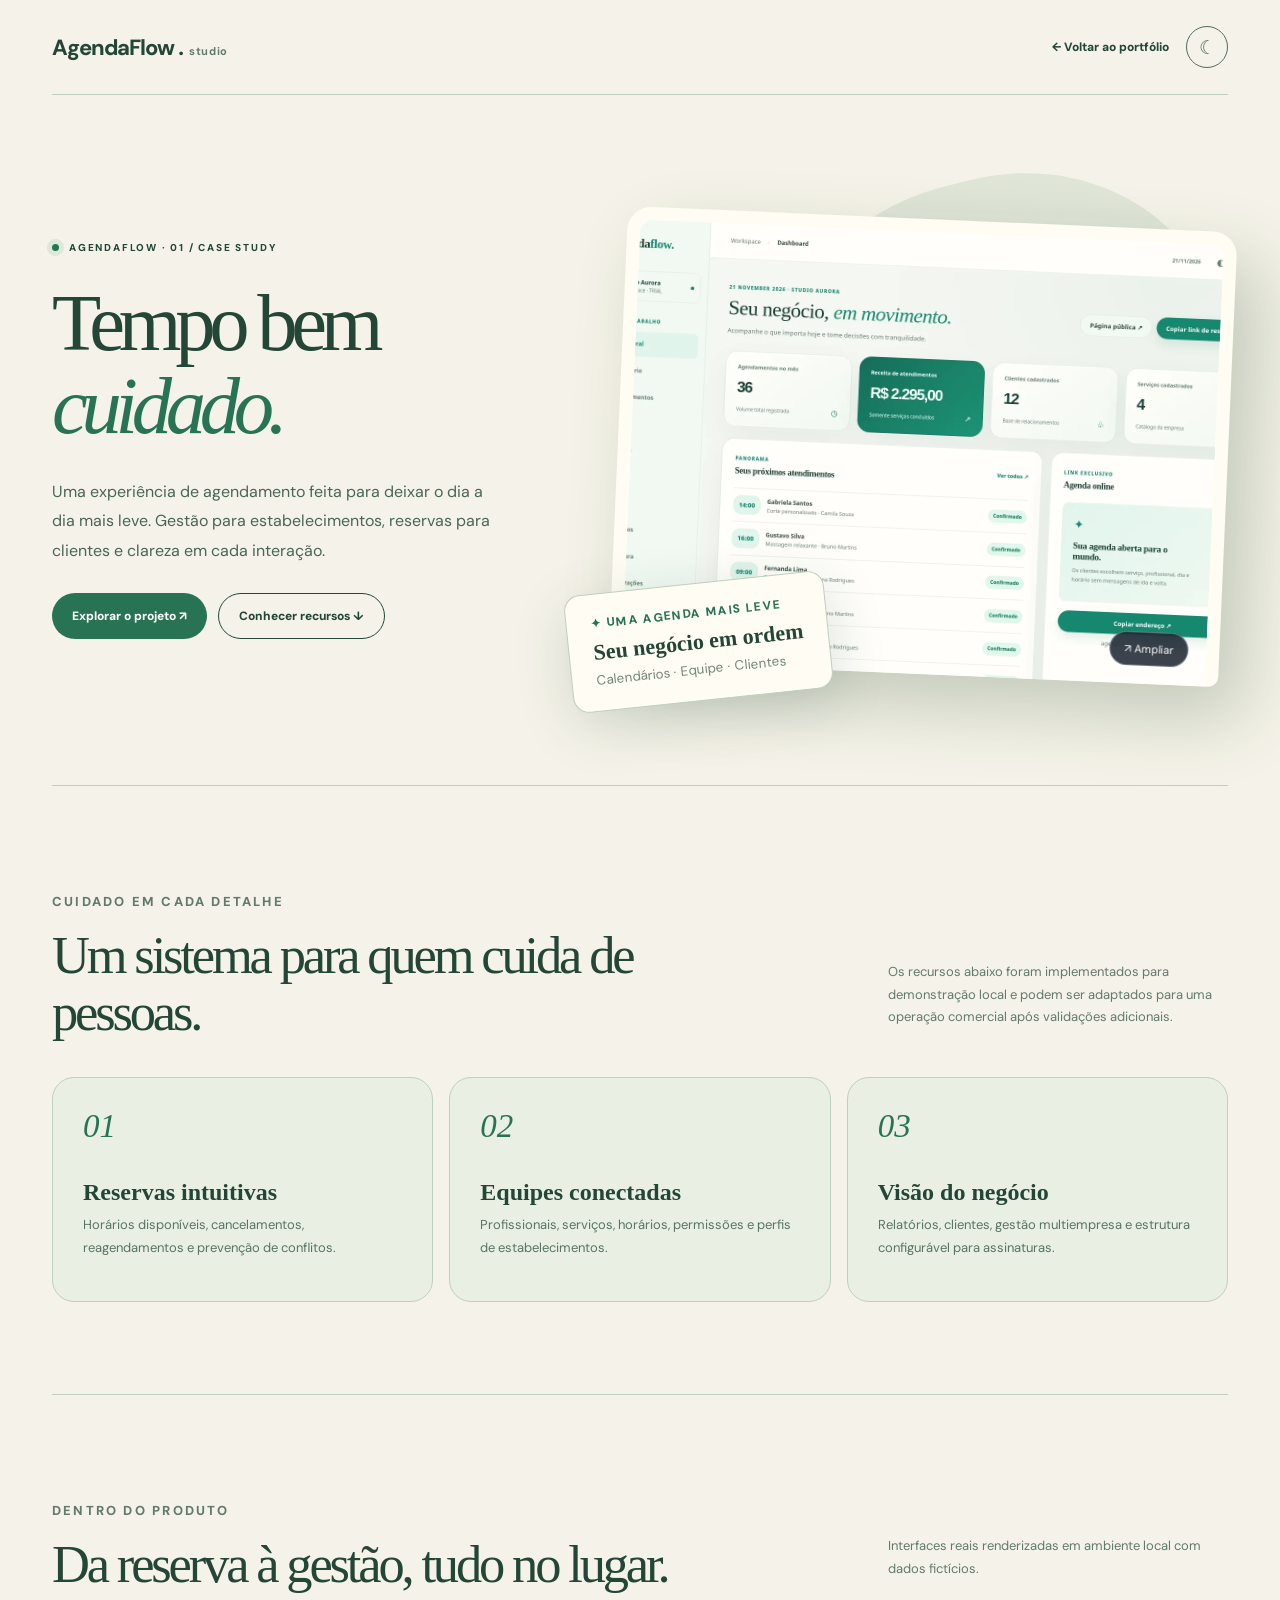
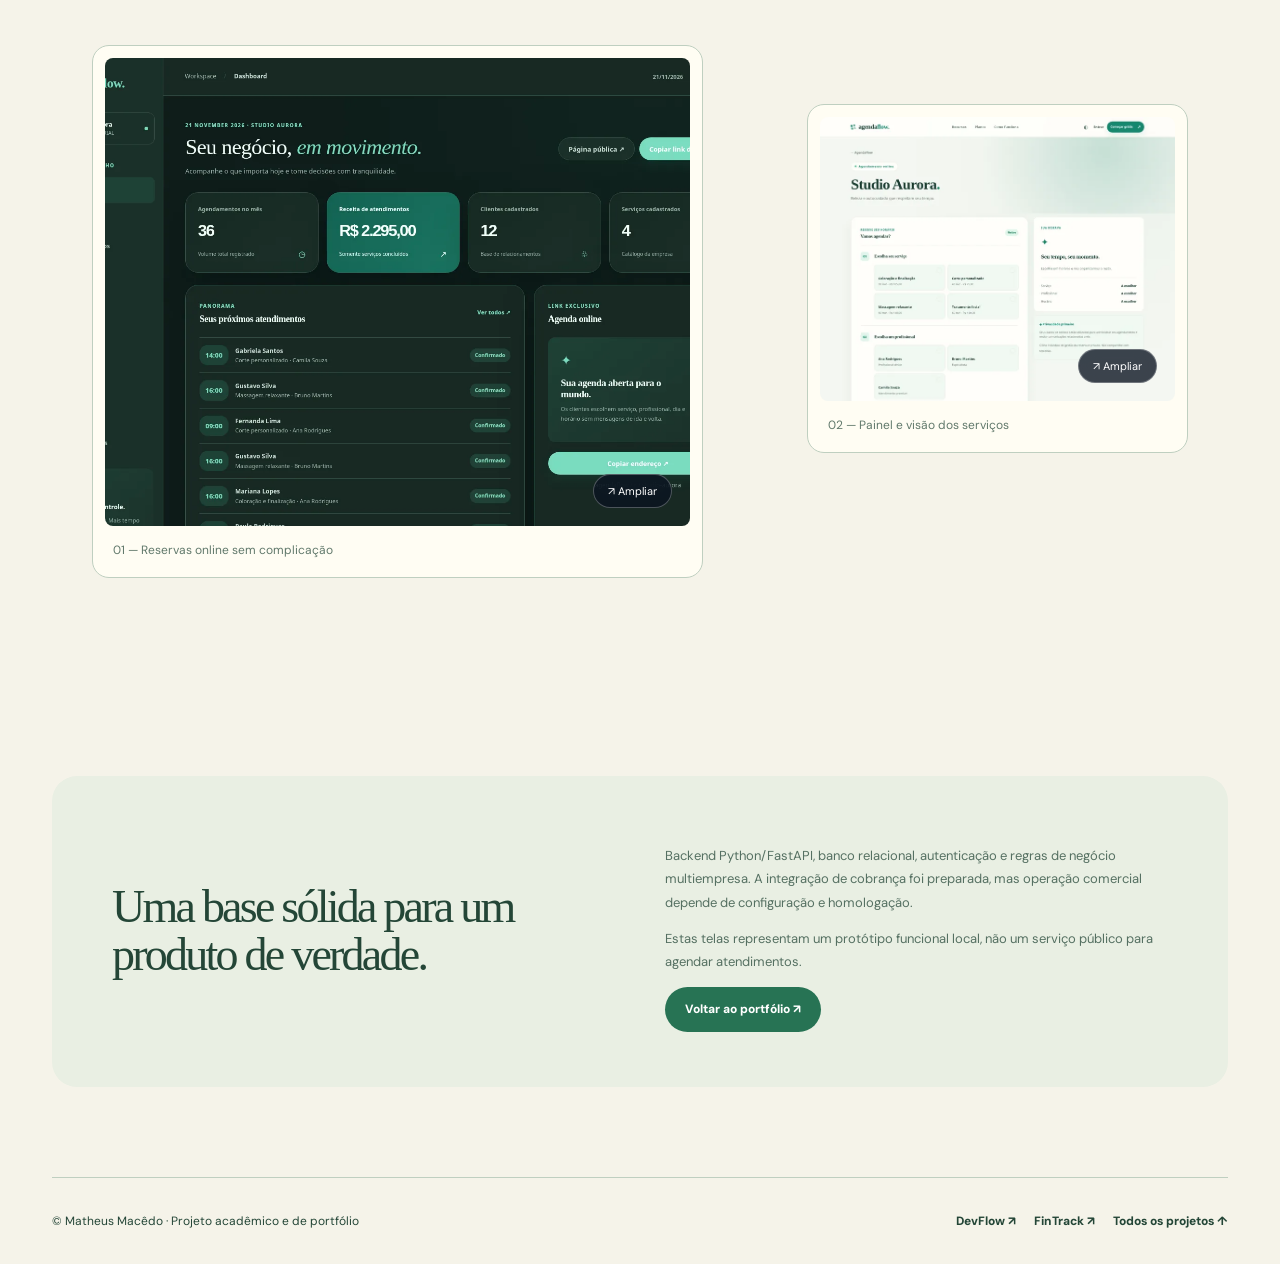
==== projetos/agendaflow-saas.html @ e58863b2 "feat: redesign portfolio showcases, individual case studies and email provider modal" ====
<!doctype html><html lang="pt-BR"><head><meta charset="utf-8"><meta name="viewport" content="width=device-width,initial-scale=1"><meta name="theme-color" content="#183b2c"><meta name="description" content="Sistema de agendamentos com identidade editorial, reservas e gestão de serviços."><title>AgendaFlow SaaS · Matheus Macêdo — Case</title><link rel="icon" type="image/svg+xml" href="../assets/favicon.svg"><link rel="preconnect" href="https://fonts.googleapis.com"><link rel="preconnect" href="https://fonts.gstatic.com" crossorigin><link href="https://fonts.googleapis.com/css2?family=DM+Sans:wght@400;500;600;700;800&family=Manrope:wght@400;500;600;700;800&display=swap" rel="stylesheet"><script>try{document.documentElement.dataset.theme=localStorage.getItem('portfolio-theme')||(matchMedia('(prefers-color-scheme: dark)').matches?'dark':'light')}catch(e){document.documentElement.dataset.theme='dark'}</script><link rel="stylesheet" href="./project-detail.css?v=4"><script src="./project-detail.js?v=4" defer></script></head><body class="case-agenda"><div class="case-scroll-progress" aria-hidden="true"></div><div class="case-shell agenda-shell"><header class="case-nav agenda-nav"><a class="case-nav-brand" href="../index.html#projetos" aria-label="Voltar ao portfólio">AgendaFlow<i>.</i><small>studio</small></a><div class="case-nav-right"><a class="case-back" href="../index.html#projetos">← Voltar ao portfólio</a><button id="case-theme" class="case-theme" aria-label="Alternar modo claro e escuro" title="Alternar tema" type="button"><span aria-hidden="true">◐</span></button></div></header><main><section class="agenda-hero"><div class="agenda-hero-text" data-reveal><span class="case-eyebrow">AGENDAFLOW · 01 / CASE STUDY</span><h1>Tempo bem<br><em>cuidado.</em></h1><p class="agenda-lead">Uma experiência de agendamento feita para deixar o dia a dia mais leve. Gestão para estabelecimentos, reservas para clientes e clareza em cada interação.</p><div class="case-actions"><a class="case-button primary" href="#agenda-galeria">Explorar o projeto ↗</a><a class="case-button secondary" href="#agenda-recursos">Conhecer recursos ↓</a></div></div><div class="agenda-picture" data-parallax-host data-reveal><div class="agenda-ornament"></div><div class="agenda-screen-wrap case-parallax"><button type="button" class="case-image-button " data-zoom data-caption="Painel principal do AgendaFlow" aria-label="Ampliar captura: Painel principal do AgendaFlow"><img src="../assets/agendaflow-saas-preview.webp" alt="Dashboard de agendamentos AgendaFlow em interface verde-clara" loading="lazy" width="1200" height="675"><span class="case-zoom" aria-hidden="true">↗ Ampliar</span></button></div><div class="agenda-chip" aria-hidden="true"><span>✦ UMA AGENDA MAIS LEVE</span><strong>Seu negócio em ordem</strong><small>Calendários · Equipe · Clientes</small></div></div></section>
<section id="agenda-recursos" class="agenda-section"><div class="agenda-section-head" data-reveal><div><p class="case-kicker">CUIDADO EM CADA DETALHE</p><h2>Um sistema para quem cuida de pessoas.</h2></div><p>Os recursos abaixo foram implementados para demonstração local e podem ser adaptados para uma operação comercial após validações adicionais.</p></div><div class="agenda-benefits"><article class="agenda-benefit" data-reveal><span>01</span><h3>Reservas intuitivas</h3><p>Horários disponíveis, cancelamentos, reagendamentos e prevenção de conflitos.</p></article><article class="agenda-benefit" data-reveal><span>02</span><h3>Equipes conectadas</h3><p>Profissionais, serviços, horários, permissões e perfis de estabelecimentos.</p></article><article class="agenda-benefit" data-reveal><span>03</span><h3>Visão do negócio</h3><p>Relatórios, clientes, gestão multiempresa e estrutura configurável para assinaturas.</p></article></div></section>
<section class="agenda-section" id="agenda-galeria"><div class="agenda-section-head" data-reveal><div><p class="case-kicker">DENTRO DO PRODUTO</p><h2>Da reserva à gestão, tudo no lugar.</h2></div><p>Interfaces reais renderizadas em ambiente local com dados fictícios.</p></div><div class="agenda-gallery"><figure class="agenda-shot" data-reveal><button type="button" class="case-image-button " data-zoom data-caption="Fluxo de reserva" aria-label="Ampliar captura: Fluxo de reserva"><img src="../assets/agendaflow-saas-screen-2.webp" alt="Tela da reserva online do AgendaFlow" loading="lazy" width="1200" height="675"><span class="case-zoom" aria-hidden="true">↗ Ampliar</span></button><figcaption>01 — Reservas online sem complicação</figcaption></figure><figure class="agenda-shot second" data-reveal><button type="button" class="case-image-button " data-zoom data-caption="Gestão de agendamentos" aria-label="Ampliar captura: Gestão de agendamentos"><img src="../assets/agendaflow-saas-screen-3.webp" alt="Painel de agenda do AgendaFlow com informações de serviços" loading="lazy" width="1200" height="675"><span class="case-zoom" aria-hidden="true">↗ Ampliar</span></button><figcaption>02 — Painel e visão dos serviços</figcaption></figure></div></section><section class="agenda-closure" data-reveal><h2>Uma base sólida para um produto de verdade.</h2><div><p>Backend Python/FastAPI, banco relacional, autenticação e regras de negócio multiempresa. A integração de cobrança foi preparada, mas operação comercial depende de configuração e homologação.</p><p class="case-note">Estas telas representam um protótipo funcional local, não um serviço público para agendar atendimentos.</p><a href="../index.html#projetos" class="case-button primary">Voltar ao portfólio ↗</a></div></section></main><footer class="case-foot"><div>© Matheus Macêdo · Projeto acadêmico e de portfólio</div><nav class="case-switch" aria-label="Ver outros projetos"><a href="devflow.html">DevFlow ↗</a><a href="fintrack.html">FinTrack ↗</a><a href="../index.html#projetos">Todos os projetos ↑</a></nav></footer></div><dialog class="case-image-modal" id="case-image-modal" aria-label="Visualizador de capturas"><img id="case-modal-img" alt=""><div class="image-modal-footer"><span id="case-modal-label">Captura do projeto</span><button id="case-modal-close" type="button" class="image-modal-close">Fechar ×</button></div></dialog></body></html>
---- projetos/project-detail.css ----
/* Case studies 4.0: three separate design systems, shared accessibility primitives */
*,*::before,*::after{box-sizing:border-box}html{scroll-behavior:smooth}body{margin:0;overflow-x:clip}img{display:block;width:100%;height:auto}button,a{font:inherit}button{cursor:pointer}a{color:inherit}button:focus-visible,a:focus-visible{outline:3px solid var(--accent);outline-offset:4px}.case-shell{max-width:1460px;margin:auto;position:relative}.case-nav{display:flex;align-items:center;justify-content:space-between;gap:20px;position:relative;z-index:5}.case-nav a{text-decoration:none}.case-nav-brand{font-weight:800;letter-spacing:-.045em;font-size:22px;display:inline-flex;align-items:baseline;gap:5px}.case-nav-brand small{font-size:11px;letter-spacing:.06em;font-weight:700;opacity:.7}.case-nav-right{display:flex;align-items:center;gap:17px}.case-back{font-size:12px;font-weight:800;text-decoration:none;transition:transform .25s,color .25s}.case-back:hover{transform:translateX(-4px);color:var(--accent)}.case-theme{width:42px;height:42px;display:grid;place-items:center;border-radius:50%;background:transparent;color:inherit;border:1px solid currentColor;opacity:.78;transition:transform .3s,opacity .25s,background .25s}.case-theme:hover{transform:rotate(28deg);opacity:1;background:var(--tint)}.case-theme span{font-size:19px}.case-eyebrow{display:inline-flex;gap:10px;align-items:center;font-weight:800;font-size:10px;letter-spacing:.18em;text-transform:uppercase}.case-eyebrow::before{content:'';height:7px;width:7px;border-radius:50%;background:var(--accent);box-shadow:0 0 0 5px var(--accent-halo)}.case-actions{display:flex;flex-wrap:wrap;gap:11px;margin-top:28px}.case-button{display:inline-flex;align-items:center;justify-content:center;gap:14px;text-decoration:none;font-size:12px;font-weight:800;border-radius:99px;padding:14px 20px;min-height:45px;transition:transform .28s,box-shadow .28s,background .28s}.case-button:hover{transform:translateY(-3px);box-shadow:0 12px 25px #0002}.case-button.primary{background:var(--accent);color:var(--button-text,#fff)}.case-button.secondary{border:1px solid currentColor;background:transparent}.case-kicker{font-size:10px;font-weight:800;letter-spacing:.17em;line-height:1.5;opacity:.75}.case-note{line-height:1.7;font-size:12px;max-width:900px;opacity:.72}.case-image-button{display:block;border:0;padding:0;background:transparent;text-align:left;position:relative;overflow:hidden;cursor:zoom-in}.case-image-button img{transition:transform .8s cubic-bezier(.2,.8,.2,1),filter .5s;object-fit:cover}.case-image-button:hover img{transform:scale(1.055)}.case-image-button:focus-visible{outline-offset:3px}.case-zoom{position:absolute;right:18px;bottom:18px;background:#0a1220c9;color:white;padding:9px 14px;font-size:11px;border:1px solid #fff4;border-radius:99px;backdrop-filter:blur(10px);transition:transform .25s}.case-image-button:hover .case-zoom{transform:translateY(-5px)}.case-features{list-style:none;margin:0;padding:0}.case-features li{line-height:1.65}.case-foot{padding:35px 0;display:flex;justify-content:space-between;align-items:center;flex-wrap:wrap;gap:20px;border-top:1px solid var(--hairline);font-size:12px}.case-foot a{text-decoration:none;font-weight:800;transition:color .25s}.case-foot a:hover{color:var(--accent)}.case-switch{display:flex;gap:18px;flex-wrap:wrap}.case-switch a{font-weight:800;font-size:12px;white-space:nowrap}.case-muted{opacity:.72}.case-image-modal{border:none;padding:0;border-radius:15px;background:#0f1422;max-width:min(1180px,96vw);max-height:92vh;overflow:hidden;color:#fff;box-shadow:0 40px 100px #02000b96}.case-image-modal::backdrop{background:#06040cdd;backdrop-filter:blur(9px)}.case-image-modal img{max-width:95vw;max-height:83vh;width:auto;height:auto;object-fit:contain}.image-modal-footer{display:flex;align-items:center;justify-content:space-between;padding:12px 14px;gap:20px;color:#eee;font-size:12px}.image-modal-close{color:#fff;background:transparent;border:1px solid #fff6;border-radius:100px;padding:8px 12px;cursor:pointer}.js-motion [data-reveal]{opacity:0;transform:translateY(34px);transition:opacity .8s cubic-bezier(.2,.7,.2,1),transform .85s cubic-bezier(.18,.8,.18,1);transition-delay:var(--delay,0ms)}.js-motion [data-reveal].is-visible{opacity:1;transform:none}.case-scroll-progress{position:fixed;top:0;left:0;z-index:1000;height:3px;width:100%;transform:scaleX(0);transform-origin:left;background:var(--accent);pointer-events:none}.case-ambient{pointer-events:none;position:absolute;border-radius:50%;filter:blur(60px);animation:ambreathe 9s ease-in-out alternate infinite}@keyframes ambreathe{to{transform:translateY(-30px) scale(1.18);opacity:.5}}.case-parallax{transition:translate .6s cubic-bezier(.2,.8,.2,1);translate:var(--parallax-x,0px) var(--parallax-y,0px)}
/* AGENDAFLOW — editorial hospitality and wellness. */
.case-agenda{--accent:#277354;--accent-halo:#8ec8a540;--hairline:#bfcfc0;--tint:#dce9dc;--button-text:#fff;font-family:'DM Sans',sans-serif;background:#f5f3e9;color:#244637;--surface:#e9efe3;--paper:#fffdf3}
html[data-theme=dark] .case-agenda{--accent:#8dd7ae;--accent-halo:#67aa8655;--hairline:#416350;--tint:#234333;--button-text:#113629;--surface:#19382b;--paper:#203f31;background:#122b21;color:#e9f5e9}
.agenda-shell{padding:0 52px}.agenda-nav{padding:26px 0;border-bottom:1px solid var(--hairline)}.agenda-nav-brand{font-family:Georgia,serif;font-size:29px;font-weight:700}.agenda-nav-brand i{color:var(--accent);font-style:normal}.agenda-hero{display:grid;grid-template-columns:minmax(0,.46fr) minmax(0,.54fr);align-items:center;gap:4%;min-height:690px;padding:82px 0 88px}.agenda-hero-text{position:relative;z-index:2}.agenda-hero h1{font:400 clamp(58px,6.3vw,106px)/1.03 Georgia,serif;letter-spacing:-.078em;margin:25px 0 30px}.agenda-hero h1 em{color:var(--accent);font-weight:400}.agenda-lead{font-size:16px;line-height:1.85;max-width:440px;opacity:.82}.agenda-picture{padding:40px 0 20px;position:relative}.agenda-screen-wrap{position:relative;z-index:1;border-radius:24px 24px 10px 10px;background:var(--paper);padding:13px 13px 0;box-shadow:25px 30px 70px #1d42243b;transform:rotate(2.5deg);transition:transform .8s cubic-bezier(.2,.8,.2,1)}.agenda-picture:hover .agenda-screen-wrap{transform:rotate(.5deg) translateY(-8px)}.agenda-screen-wrap .case-image-button{border-radius:13px 13px 0 0}.agenda-screen-wrap img{aspect-ratio:1.32;object-position:top}.agenda-chip{position:absolute;left:-50px;bottom:-6px;z-index:3;padding:21px 24px;border-radius:16px;background:var(--paper);color:inherit;box-shadow:0 14px 55px #13392727;border:1px solid var(--hairline);min-width:195px;transform:rotate(-6deg);animation:agenda-float 6s ease-in-out infinite}.agenda-chip span{display:block;color:var(--accent);font-size:12px;font-weight:800;letter-spacing:.12em}.agenda-chip strong{display:block;font:600 22px Georgia,serif;margin:8px 0 3px}.agenda-chip small{opacity:.65}.agenda-ornament{position:absolute;width:75%;height:80%;right:0;top:0;border-radius:52% 48% 58% 42%;background:#9dbfa442;transform:rotate(-14deg);z-index:0}@keyframes agenda-float{50%{transform:rotate(-4deg) translateY(-10px)}}.agenda-section{padding:92px 0;border-top:1px solid var(--hairline)}.agenda-section-head{display:flex;align-items:end;justify-content:space-between;gap:30px;margin-bottom:35px}.agenda-section h2{font:400 clamp(39px,4.1vw,65px)/1.1 Georgia,serif;letter-spacing:-.06em;margin:0;max-width:670px}.agenda-section-head p{max-width:340px;line-height:1.75;font-size:13px;opacity:.7}.agenda-benefits{display:grid;grid-template-columns:repeat(3,1fr);gap:16px}.agenda-benefit{background:var(--surface);border-radius:22px;padding:30px;min-height:225px;border:1px solid var(--hairline);transition:transform .4s,box-shadow .4s}.agenda-benefit:hover{transform:translateY(-7px);box-shadow:0 18px 45px #203e3020}.agenda-benefit>span{font:italic 33px Georgia,serif;color:var(--accent)}.agenda-benefit h3{font:600 24px Georgia,serif;margin:34px 0 8px}.agenda-benefit p{font-size:13px;line-height:1.75;opacity:.73;margin:0}.agenda-gallery{display:grid;grid-template-columns:1.2fr .8fr;gap:24px;align-items:start}.agenda-shot{border:1px solid var(--hairline);padding:12px;background:var(--paper);border-radius:17px}.agenda-shot .case-image-button{border-radius:8px}.agenda-shot img{aspect-ratio:1.25;object-position:top}.agenda-shot.second{margin-top:75px}.agenda-shot figcaption{padding:16px 8px 7px;font-size:12px;opacity:.72}.agenda-closure{margin:90px 0;padding:55px 60px;border-radius:25px;background:var(--surface);display:grid;grid-template-columns:1fr 1fr;gap:50px;align-items:center}.agenda-closure h2{font:400 46px/1.05 Georgia,serif;letter-spacing:-.06em;margin:0}.agenda-closure p{font-size:13px;line-height:1.8;opacity:.75}
/* DEVFLOW — high contrast code workbench. */
.case-devflow{--accent:#57bcff;--accent-halo:#2c9cf047;--hairline:#355174;--tint:#203856;--button-text:#0b1e32;font-family:'DM Sans',sans-serif;background:#0c1524;color:#e3f0ff}
html[data-theme=light] .case-devflow{--accent:#006ba3;--accent-halo:#5cbeff46;--hairline:#bed1e6;--tint:#dcecf9;--button-text:#fff;background:#ecf4fb;color:#132c48}
.dev-shell{padding:0 44px}.dev-nav{padding:24px 0;border-bottom:1px solid var(--hairline);font-family:ui-monospace,SFMono-Regular,Consolas,monospace}.dev-nav-brand{font:700 21px ui-monospace,Consolas,monospace;letter-spacing:-.08em}.dev-nav-brand strong{color:var(--accent)}.dev-status{display:inline-flex;gap:7px;font-size:10px;letter-spacing:.11em;align-items:center;border:1px solid var(--hairline);padding:9px 12px;border-radius:6px}.dev-status i{width:7px;height:7px;border-radius:50%;background:#42e4c0;box-shadow:0 0 12px #42e4c08a}.dev-hero{position:relative;padding:93px 0 45px;overflow:hidden}.dev-grid-bg{position:absolute;inset:0;pointer-events:none;background-image:linear-gradient(to right,var(--hairline) 1px,transparent 1px),linear-gradient(to bottom,var(--hairline) 1px,transparent 1px);background-size:48px 48px;opacity:.15;mask-image:linear-gradient(to bottom,#000,transparent 90%)}.dev-hero-top{display:flex;justify-content:space-between;gap:25px;align-items:start;position:relative;z-index:1}.dev-hero h1{font:800 clamp(75px,13.6vw,195px)/.92 Manrope,sans-serif;letter-spacing:-.095em;margin:23px 0 23px;position:relative;z-index:1}.dev-hero h1 span{color:var(--accent)}.dev-hero-lead{max-width:490px;font-size:15px;line-height:1.85;opacity:.75}.dev-hero-code{align-self:start;font:12px/1.9 ui-monospace,Consolas,monospace;border:1px solid var(--hairline);padding:19px 24px;border-radius:8px;color:var(--accent);background:var(--tint);white-space:nowrap}.dev-browser{position:relative;border:1px solid var(--hairline);border-radius:14px;overflow:hidden;background:#101d31;box-shadow:0 35px 80px #0006;transition:box-shadow .4s}html[data-theme=light] .case-devflow .dev-browser{background:#183149;box-shadow:0 24px 60px #19405b37}.dev-browser-top{background:#142945;padding:13px 21px;border-bottom:1px solid #45688e;display:flex;justify-content:space-between;align-items:center;color:#a3d6f4;font:11px ui-monospace,monospace}.dev-browser-top .lights{color:#6a91b3;letter-spacing:5px}.dev-browser img{aspect-ratio:2.4;object-fit:cover;object-position:top}.dev-browser .case-zoom{bottom:24px}.dev-section{padding:94px 0;border-bottom:1px solid var(--hairline)}.dev-section-title{display:flex;gap:28px;align-items:start;margin-bottom:40px}.dev-section-title small{font:12px ui-monospace,monospace;color:var(--accent);white-space:nowrap}.dev-section h2{font:800 clamp(32px,4.7vw,60px)/1.13 Manrope,sans-serif;letter-spacing:-.058em;margin:0;max-width:790px}.dev-rows{display:grid;grid-template-columns:1fr 1fr;gap:12px}.dev-feature{border:1px solid var(--hairline);border-radius:10px;padding:26px;min-height:180px;position:relative;overflow:hidden;transition:transform .35s,background .3s,border-color .3s}.dev-feature:hover{transform:translateY(-5px);background:var(--tint);border-color:var(--accent)}.dev-feature:before{content:'+';position:absolute;right:22px;top:17px;color:var(--accent);font-size:23px}.dev-feature span{font:11px ui-monospace,monospace;color:var(--accent)}.dev-feature h3{font:800 22px Manrope,sans-serif;margin:27px 0 8px}.dev-feature p{font-size:13px;line-height:1.7;opacity:.71;max-width:430px;margin:0}.dev-gallery{display:grid;grid-template-columns:1fr 1fr;gap:20px}.dev-gallery figure{margin:0;border:1px solid var(--hairline);padding:12px;border-radius:10px;background:var(--tint)}.dev-gallery img{aspect-ratio:1.5;object-position:top}.dev-gallery figcaption{font:11px ui-monospace,monospace;color:var(--accent);padding:13px 4px 3px}.dev-closing{display:flex;align-items:center;justify-content:space-between;gap:30px;padding:80px 0}.dev-closing p{line-height:1.8;max-width:660px;opacity:.75;font-size:14px}
/* FINTRACK — premium private banking editorial, forest and gold. */
.case-fintrack{--accent:#d4ad65;--accent-halo:#d8b46c55;--hairline:#647e68;--tint:#345746;--button-text:#1d3f31;font-family:'DM Sans',sans-serif;background:#132f24;color:#f5f5e8}
html[data-theme=light] .case-fintrack{--accent:#99732f;--accent-halo:#d7b2624e;--hairline:#c6d2c5;--tint:#e9eee5;--button-text:#fff;background:#f4f4ea;color:#233f2e}
.fin-shell{padding:0 56px}.fin-nav{padding:25px 0;border-bottom:1px solid var(--hairline)}.fin-nav-brand{font:700 29px Georgia,serif;letter-spacing:-.04em}.fin-nav-brand span{color:var(--accent);font-style:italic}.fin-hero{padding:90px 0;display:grid;grid-template-columns:minmax(0,.47fr) minmax(0,.53fr);align-items:center;gap:35px;min-height:665px}.fin-hero h1{font:400 clamp(60px,6.4vw,100px)/1 Georgia,serif;letter-spacing:-.075em;margin:25px 0}.fin-hero h1 em{color:var(--accent)}.fin-hero p{font-size:15px;line-height:1.85;max-width:470px;opacity:.76}.fin-art{position:relative;padding:20px 10px}.fin-art::before{content:'';position:absolute;inset:0;background:radial-gradient(circle,#d9c48830,transparent 60%);filter:blur(40px)}.fin-display{position:relative;z-index:1;background:#1e4533;border:1px solid #57785f;padding:12px;border-radius:17px;box-shadow:20px 30px 65px #030f0b6b;transform:perspective(1200px) rotateY(-5deg);transition:transform .7s}.fin-art:hover .fin-display{transform:perspective(1200px) rotateY(0deg) translateY(-6px)}.fin-display img{aspect-ratio:1.5;object-position:top;border-radius:10px}.fin-shield{position:absolute;z-index:2;bottom:-19px;right:-12px;padding:17px 24px;border-radius:12px;background:#d5b66f;color:#1e3c2e;box-shadow:0 15px 40px #021c0a4a;transform:rotate(4deg)}.fin-shield strong{display:block;font:700 20px Georgia,serif}.fin-shield span{font:10px DM Sans,sans-serif;letter-spacing:.09em;font-weight:800}.fin-divider{display:flex;align-items:center;gap:22px;color:var(--accent);font:11px ui-monospace,monospace;letter-spacing:.12em;padding:21px 0;border-block:1px solid var(--hairline)}.fin-divider::after{content:'';height:1px;flex:1;background:var(--hairline)}.fin-section{padding:94px 0}.fin-section h2{font:400 clamp(43px,4.5vw,68px)/1.1 Georgia,serif;letter-spacing:-.06em;max-width:800px;margin:0 0 35px}.fin-features{display:grid;grid-template-columns:repeat(3,1fr);gap:20px}.fin-feature{border-top:1px solid var(--accent);padding:24px 16px 20px 0;transition:transform .35s}.fin-feature:hover{transform:translateY(-6px)}.fin-feature span{color:var(--accent);font:italic 27px Georgia,serif}.fin-feature h3{font:700 21px Georgia,serif;margin:30px 0 13px}.fin-feature p{line-height:1.8;font-size:13px;opacity:.74;max-width:360px}.fin-gallery{display:grid;grid-template-columns:.84fr 1.16fr;gap:26px}.fin-gallery figure{margin:0;background:var(--tint);padding:12px;border-radius:15px;border:1px solid var(--hairline)}.fin-gallery img{aspect-ratio:1.34;object-position:top;border-radius:8px}.fin-gallery figure:nth-child(2){margin-top:70px}.fin-gallery figcaption{padding:13px 9px 4px;color:var(--accent);font:11px ui-monospace,monospace}.fin-closure{margin:60px 0 85px;padding:40px 42px;border:1px solid var(--hairline);border-radius:14px;display:grid;grid-template-columns:1fr 1fr;gap:30px;align-items:center;background:var(--tint)}.fin-closure h2{font:400 38px Georgia,serif;letter-spacing:-.035em;margin:0}.fin-closure p{line-height:1.8;font-size:13px;opacity:.72}
@media(max-width:1050px){.agenda-shell,.dev-shell,.fin-shell{padding-inline:30px}.agenda-hero,.fin-hero{gap:25px}.agenda-chip{left:-15px}.agenda-hero h1,.fin-hero h1{font-size:clamp(55px,7.7vw,88px)}}
@media(max-width:760px){.agenda-shell,.dev-shell,.fin-shell{padding-inline:22px}.case-nav-right{gap:13px}.dev-status{display:none}.agenda-hero,.fin-hero{grid-template-columns:1fr;padding:55px 0 80px;min-height:0}.agenda-picture,.fin-art{max-width:620px;margin-inline:auto;width:100%;padding:10px 6px 30px}.agenda-hero h1,.fin-hero h1{font-size:clamp(58px,12vw,89px)}.agenda-chip{left:0;bottom:0}.agenda-benefits,.fin-features{grid-template-columns:1fr}.agenda-gallery,.fin-gallery,.dev-gallery{grid-template-columns:1fr}.agenda-gallery .second,.fin-gallery figure:nth-child(2){margin-top:0}.agenda-section-head{display:block}.agenda-section-head p{max-width:none}.agenda-section,.dev-section,.fin-section{padding:66px 0}.agenda-closure,.fin-closure{grid-template-columns:1fr;padding:35px 26px;margin:55px 0}.dev-hero{padding:70px 0 33px}.dev-hero-top{flex-direction:column;gap:12px}.dev-hero-code{font-size:10px}.dev-hero h1{font-size:clamp(62px,13.2vw,110px)}.dev-rows{grid-template-columns:1fr}.dev-section-title{flex-direction:column;gap:10px}.dev-browser img{aspect-ratio:1.4}.dev-closing{align-items:start;flex-direction:column;padding:55px 0}.fin-display{transform:none}.fin-art:hover .fin-display{transform:translateY(-5px)}.fin-hero{padding-bottom:38px}}
@media(max-width:440px){.agenda-shell,.dev-shell,.fin-shell{padding-inline:18px}.case-nav-brand{font-size:18px}.agenda-nav-brand,.fin-nav-brand{font-size:23px}.case-nav-right{gap:9px}.case-back{font-size:10px}.case-theme{width:38px;height:38px}.agenda-hero h1,.fin-hero h1{font-size:56px}.agenda-hero .case-eyebrow,.fin-hero .case-eyebrow{font-size:9px}.agenda-chip{min-width:150px;padding:12px 15px}.agenda-chip strong{font-size:16px}.agenda-section h2,.fin-section h2{font-size:43px}.agenda-benefit{min-height:0}.dev-hero h1{font-size:64px}.dev-hero-code{font-size:9px;padding:11px}.fin-shield{right:2px;padding:12px}.fin-shield strong{font-size:15px}.case-zoom{right:8px;bottom:8px;font-size:10px}}
@media(prefers-reduced-motion:reduce){html{scroll-behavior:auto}*,*::before,*::after{animation:none!important;transition:none!important}.js-motion [data-reveal]{opacity:1!important;transform:none!important}.case-parallax{translate:0 0!important}}
@media(max-width:760px){.agenda-ornament{right:30px;width:67%;transform:rotate(-9deg)}}
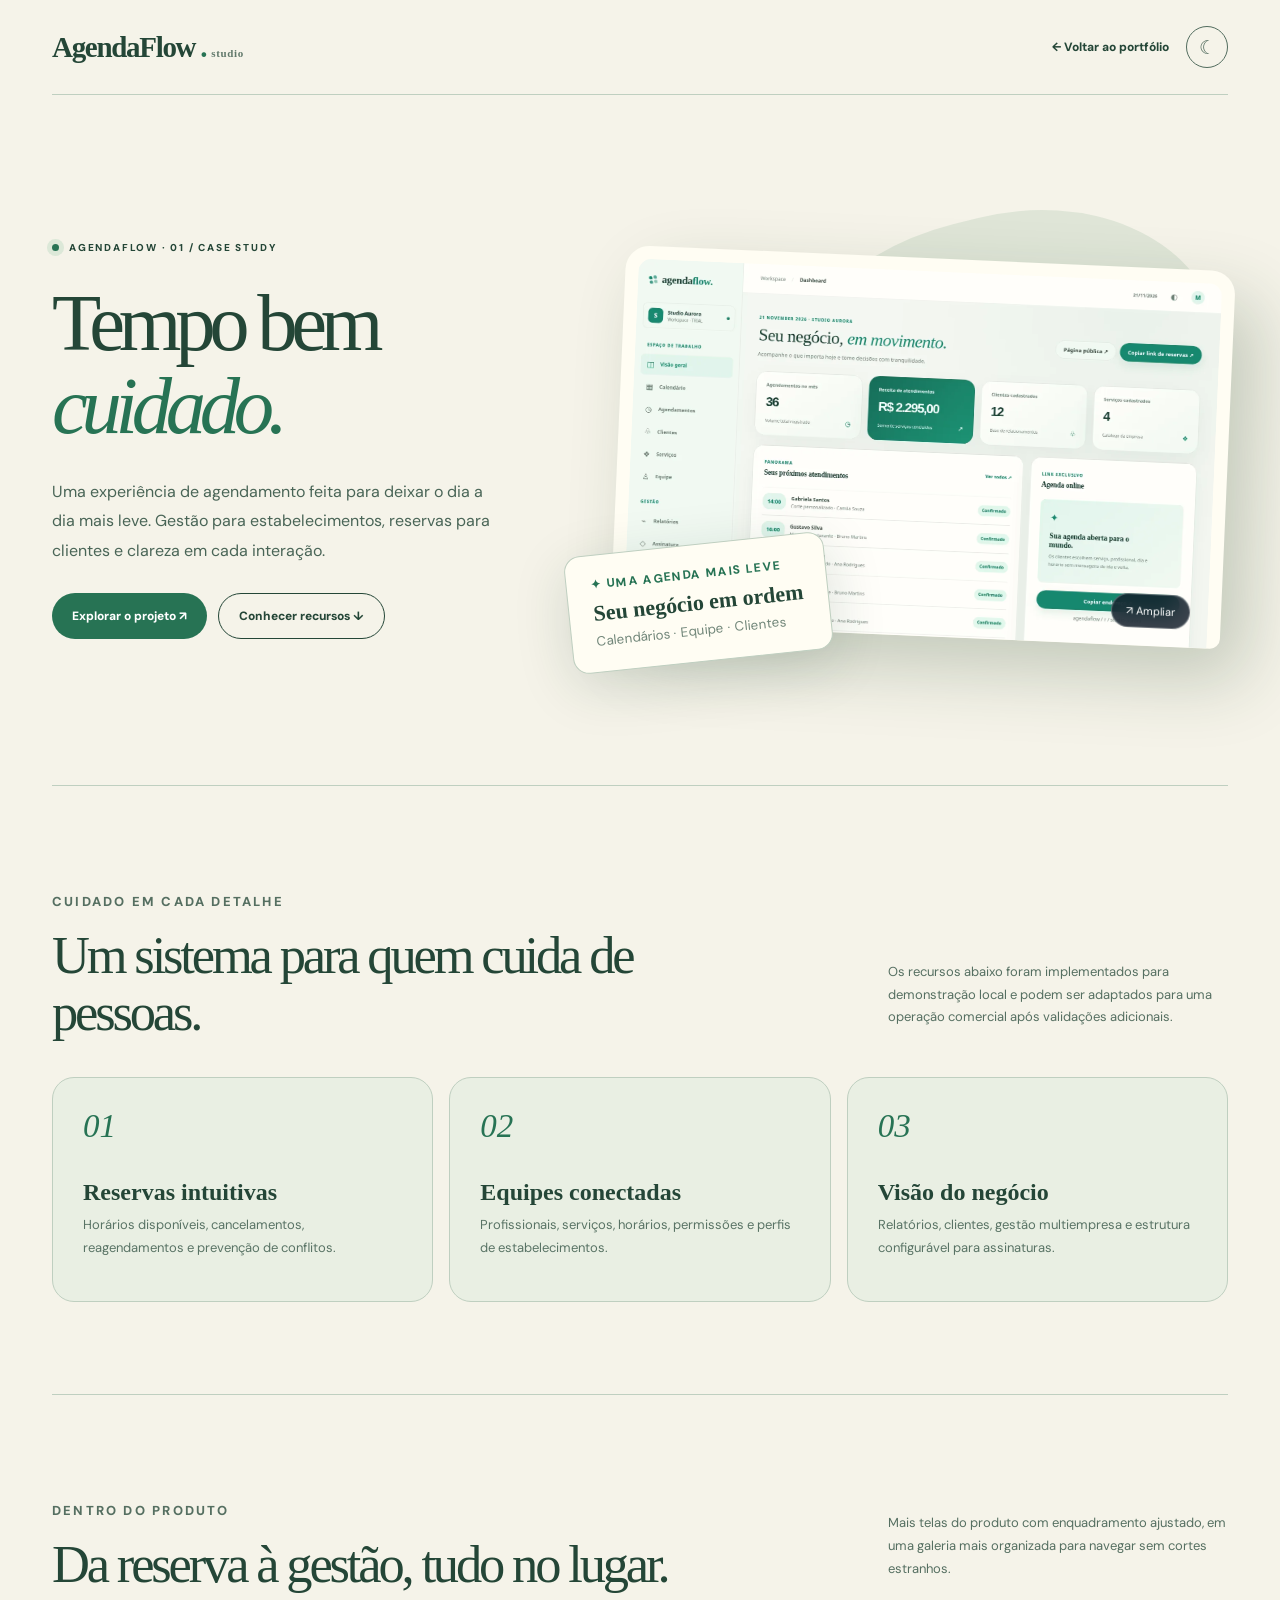
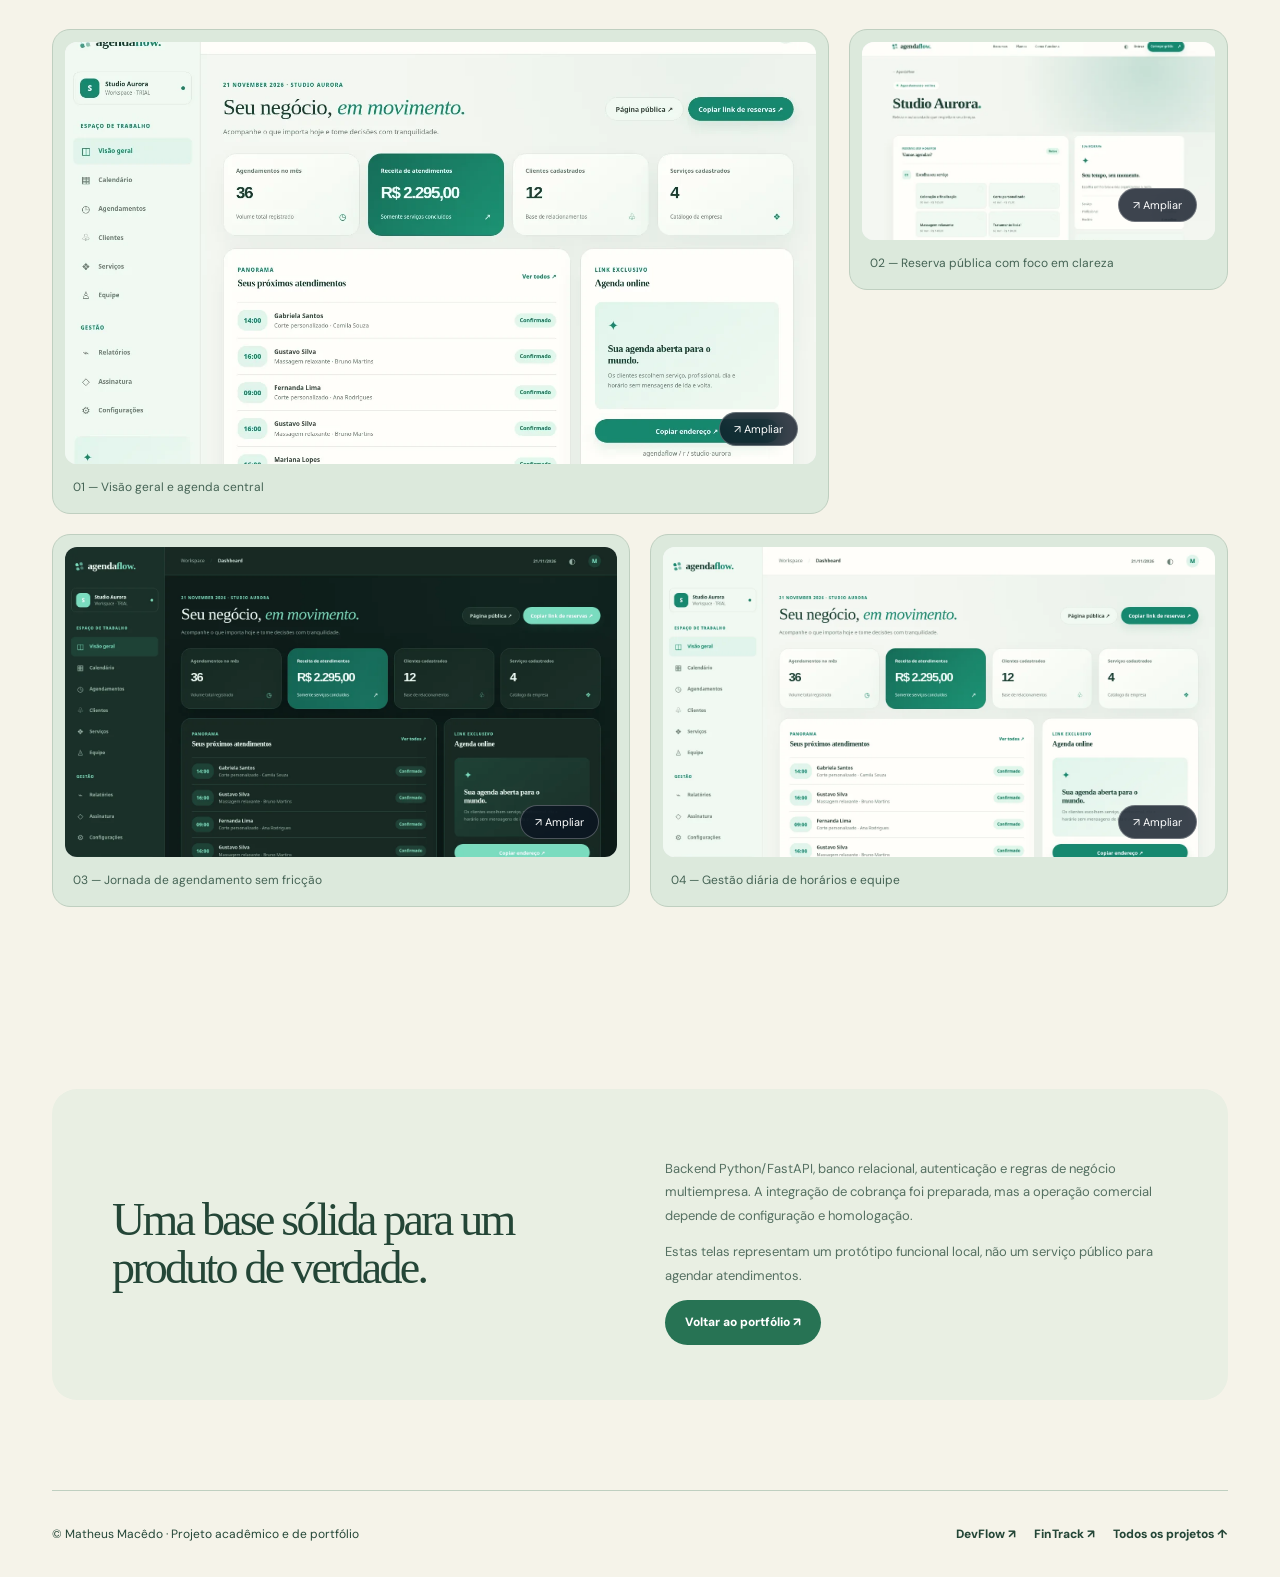
==== commit 2110670a: "feat: publica portfolio v5 com logos de tecnologias, novos cases e galerias 16:9" ====
--- a/projetos/agendaflow-saas.html
+++ b/projetos/agendaflow-saas.html
@@ -1,3 +1 @@
-<!doctype html><html lang="pt-BR"><head><meta charset="utf-8"><meta name="viewport" content="width=device-width,initial-scale=1"><meta name="theme-color" content="#183b2c"><meta name="description" content="Sistema de agendamentos com identidade editorial, reservas e gestão de serviços."><title>AgendaFlow SaaS · Matheus Macêdo — Case</title><link rel="icon" type="image/svg+xml" href="../assets/favicon.svg"><link rel="preconnect" href="https://fonts.googleapis.com"><link rel="preconnect" href="https://fonts.gstatic.com" crossorigin><link href="https://fonts.googleapis.com/css2?family=DM+Sans:wght@400;500;600;700;800&family=Manrope:wght@400;500;600;700;800&display=swap" rel="stylesheet"><script>try{document.documentElement.dataset.theme=localStorage.getItem('portfolio-theme')||(matchMedia('(prefers-color-scheme: dark)').matches?'dark':'light')}catch(e){document.documentElement.dataset.theme='dark'}</script><link rel="stylesheet" href="./project-detail.css?v=4"><script src="./project-detail.js?v=4" defer></script></head><body class="case-agenda"><div class="case-scroll-progress" aria-hidden="true"></div><div class="case-shell agenda-shell"><header class="case-nav agenda-nav"><a class="case-nav-brand" href="../index.html#projetos" aria-label="Voltar ao portfólio">AgendaFlow<i>.</i><small>studio</small></a><div class="case-nav-right"><a class="case-back" href="../index.html#projetos">← Voltar ao portfólio</a><button id="case-theme" class="case-theme" aria-label="Alternar modo claro e escuro" title="Alternar tema" type="button"><span aria-hidden="true">◐</span></button></div></header><main><section class="agenda-hero"><div class="agenda-hero-text" data-reveal><span class="case-eyebrow">AGENDAFLOW · 01 / CASE STUDY</span><h1>Tempo bem<br><em>cuidado.</em></h1><p class="agenda-lead">Uma experiência de agendamento feita para deixar o dia a dia mais leve. Gestão para estabelecimentos, reservas para clientes e clareza em cada interação.</p><div class="case-actions"><a class="case-button primary" href="#agenda-galeria">Explorar o projeto ↗</a><a class="case-button secondary" href="#agenda-recursos">Conhecer recursos ↓</a></div></div><div class="agenda-picture" data-parallax-host data-reveal><div class="agenda-ornament"></div><div class="agenda-screen-wrap case-parallax"><button type="button" class="case-image-button " data-zoom data-caption="Painel principal do AgendaFlow" aria-label="Ampliar captura: Painel principal do AgendaFlow"><img src="../assets/agendaflow-saas-preview.webp" alt="Dashboard de agendamentos AgendaFlow em interface verde-clara" loading="lazy" width="1200" height="675"><span class="case-zoom" aria-hidden="true">↗ Ampliar</span></button></div><div class="agenda-chip" aria-hidden="true"><span>✦ UMA AGENDA MAIS LEVE</span><strong>Seu negócio em ordem</strong><small>Calendários · Equipe · Clientes</small></div></div></section>
-<section id="agenda-recursos" class="agenda-section"><div class="agenda-section-head" data-reveal><div><p class="case-kicker">CUIDADO EM CADA DETALHE</p><h2>Um sistema para quem cuida de pessoas.</h2></div><p>Os recursos abaixo foram implementados para demonstração local e podem ser adaptados para uma operação comercial após validações adicionais.</p></div><div class="agenda-benefits"><article class="agenda-benefit" data-reveal><span>01</span><h3>Reservas intuitivas</h3><p>Horários disponíveis, cancelamentos, reagendamentos e prevenção de conflitos.</p></article><article class="agenda-benefit" data-reveal><span>02</span><h3>Equipes conectadas</h3><p>Profissionais, serviços, horários, permissões e perfis de estabelecimentos.</p></article><article class="agenda-benefit" data-reveal><span>03</span><h3>Visão do negócio</h3><p>Relatórios, clientes, gestão multiempresa e estrutura configurável para assinaturas.</p></article></div></section>
-<section class="agenda-section" id="agenda-galeria"><div class="agenda-section-head" data-reveal><div><p class="case-kicker">DENTRO DO PRODUTO</p><h2>Da reserva à gestão, tudo no lugar.</h2></div><p>Interfaces reais renderizadas em ambiente local com dados fictícios.</p></div><div class="agenda-gallery"><figure class="agenda-shot" data-reveal><button type="button" class="case-image-button " data-zoom data-caption="Fluxo de reserva" aria-label="Ampliar captura: Fluxo de reserva"><img src="../assets/agendaflow-saas-screen-2.webp" alt="Tela da reserva online do AgendaFlow" loading="lazy" width="1200" height="675"><span class="case-zoom" aria-hidden="true">↗ Ampliar</span></button><figcaption>01 — Reservas online sem complicação</figcaption></figure><figure class="agenda-shot second" data-reveal><button type="button" class="case-image-button " data-zoom data-caption="Gestão de agendamentos" aria-label="Ampliar captura: Gestão de agendamentos"><img src="../assets/agendaflow-saas-screen-3.webp" alt="Painel de agenda do AgendaFlow com informações de serviços" loading="lazy" width="1200" height="675"><span class="case-zoom" aria-hidden="true">↗ Ampliar</span></button><figcaption>02 — Painel e visão dos serviços</figcaption></figure></div></section><section class="agenda-closure" data-reveal><h2>Uma base sólida para um produto de verdade.</h2><div><p>Backend Python/FastAPI, banco relacional, autenticação e regras de negócio multiempresa. A integração de cobrança foi preparada, mas operação comercial depende de configuração e homologação.</p><p class="case-note">Estas telas representam um protótipo funcional local, não um serviço público para agendar atendimentos.</p><a href="../index.html#projetos" class="case-button primary">Voltar ao portfólio ↗</a></div></section></main><footer class="case-foot"><div>© Matheus Macêdo · Projeto acadêmico e de portfólio</div><nav class="case-switch" aria-label="Ver outros projetos"><a href="devflow.html">DevFlow ↗</a><a href="fintrack.html">FinTrack ↗</a><a href="../index.html#projetos">Todos os projetos ↑</a></nav></footer></div><dialog class="case-image-modal" id="case-image-modal" aria-label="Visualizador de capturas"><img id="case-modal-img" alt=""><div class="image-modal-footer"><span id="case-modal-label">Captura do projeto</span><button id="case-modal-close" type="button" class="image-modal-close">Fechar ×</button></div></dialog></body></html>+<!doctype html><html lang="pt-BR"><head><meta charset="utf-8"><meta name="viewport" content="width=device-width,initial-scale=1"><meta name="theme-color" content="#183b2c"><meta name="description" content="Sistema de agendamentos com identidade editorial, reservas e gestão de serviços."><title>AgendaFlow SaaS · Matheus Macêdo — Case</title><link rel="icon" type="image/svg+xml" href="../assets/favicon.svg"><link rel="preconnect" href="https://fonts.googleapis.com"><link rel="preconnect" href="https://fonts.gstatic.com" crossorigin><link href="https://fonts.googleapis.com/css2?family=DM+Sans:wght@400;500;600;700;800&family=Manrope:wght@400;500;600;700;800&display=swap" rel="stylesheet"><script>try{document.documentElement.dataset.theme=localStorage.getItem('portfolio-theme')||(matchMedia('(prefers-color-scheme: dark)').matches?'dark':'light')}catch(e){document.documentElement.dataset.theme='dark'}</script><link rel="stylesheet" href="./project-detail.css?v=5"><script src="./project-detail.js?v=5" defer></script></head><body class="case-agenda"><div class="case-scroll-progress" aria-hidden="true"></div><div class="case-shell agenda-shell"><header class="case-nav agenda-nav"><a class="case-nav-brand agenda-nav-brand" href="../index.html#projetos" aria-label="Voltar ao portfólio">AgendaFlow<i>.</i><small>studio</small></a><div class="case-nav-right"><a class="case-back" href="../index.html#projetos">← Voltar ao portfólio</a><button id="case-theme" class="case-theme" aria-label="Alternar modo claro e escuro" title="Alternar tema" type="button"><span aria-hidden="true">◐</span></button></div></header><main><section class="agenda-hero"><div class="agenda-hero-text" data-reveal><span class="case-eyebrow">AGENDAFLOW · 01 / CASE STUDY</span><h1>Tempo bem<br><em>cuidado.</em></h1><p class="agenda-lead">Uma experiência de agendamento feita para deixar o dia a dia mais leve. Gestão para estabelecimentos, reservas para clientes e clareza em cada interação.</p><div class="case-actions"><a class="case-button primary" href="#agenda-galeria">Explorar o projeto ↗</a><a class="case-button secondary" href="#agenda-recursos">Conhecer recursos ↓</a></div></div><div class="agenda-picture" data-parallax-host data-reveal><div class="agenda-ornament"></div><div class="agenda-screen-wrap case-parallax"><button type="button" class="case-image-button" data-zoom data-caption="Painel principal do AgendaFlow" aria-label="Ampliar captura: Painel principal do AgendaFlow"><img src="../assets/agendaflow-saas-preview.webp" alt="Dashboard de agendamentos AgendaFlow em interface verde-clara" loading="lazy" width="1440" height="920"><span class="case-zoom" aria-hidden="true">↗ Ampliar</span></button></div><div class="agenda-chip" aria-hidden="true"><span>✦ UMA AGENDA MAIS LEVE</span><strong>Seu negócio em ordem</strong><small>Calendários · Equipe · Clientes</small></div></div></section><section id="agenda-recursos" class="agenda-section"><div class="agenda-section-head" data-reveal><div><p class="case-kicker">CUIDADO EM CADA DETALHE</p><h2>Um sistema para quem cuida de pessoas.</h2></div><p>Os recursos abaixo foram implementados para demonstração local e podem ser adaptados para uma operação comercial após validações adicionais.</p></div><div class="agenda-benefits"><article class="agenda-benefit" data-reveal><span>01</span><h3>Reservas intuitivas</h3><p>Horários disponíveis, cancelamentos, reagendamentos e prevenção de conflitos.</p></article><article class="agenda-benefit" data-reveal><span>02</span><h3>Equipes conectadas</h3><p>Profissionais, serviços, horários, permissões e perfis de estabelecimentos.</p></article><article class="agenda-benefit" data-reveal><span>03</span><h3>Visão do negócio</h3><p>Relatórios, clientes, gestão multiempresa e estrutura configurável para assinaturas.</p></article></div></section><section class="agenda-section" id="agenda-galeria"><div class="agenda-section-head" data-reveal><div><p class="case-kicker">DENTRO DO PRODUTO</p><h2>Da reserva à gestão, tudo no lugar.</h2></div><p>Mais telas do produto com enquadramento ajustado, em uma galeria mais organizada para navegar sem cortes estranhos.</p></div><div class="case-gallery-grid agenda-mosaic"><figure class="case-shot-card shot-large" data-reveal><button type="button" class="case-image-button" data-zoom data-caption="Painel principal do AgendaFlow" aria-label="Ampliar captura: Painel principal do AgendaFlow"><img src="../assets/agendaflow-saas-screen-4.webp" alt="Tela principal do AgendaFlow com destaque para agenda e visão de equipe" loading="lazy" width="1440" height="810"><span class="case-zoom" aria-hidden="true">↗ Ampliar</span></button><figcaption>01 — Visão geral e agenda central</figcaption></figure><figure class="case-shot-card shot-portrait" data-reveal><button type="button" class="case-image-button" data-zoom data-caption="Fluxo de reserva online" aria-label="Ampliar captura: Fluxo de reserva online"><img src="../assets/agendaflow-saas-screen-3-crop.webp" alt="Tela de reserva online do AgendaFlow com formulário e seleção de serviços" loading="lazy" width="763" height="429"><span class="case-zoom" aria-hidden="true">↗ Ampliar</span></button><figcaption>02 — Reserva pública com foco em clareza</figcaption></figure><figure class="case-shot-card shot-half" data-reveal><button type="button" class="case-image-button" data-zoom data-caption="Tela de reserva do AgendaFlow" aria-label="Ampliar captura: Tela de reserva do AgendaFlow"><img src="../assets/agendaflow-saas-screen-2.webp" alt="Fluxo de reserva online do AgendaFlow" loading="lazy" width="1440" height="920"><span class="case-zoom" aria-hidden="true">↗ Ampliar</span></button><figcaption>03 — Jornada de agendamento sem fricção</figcaption></figure><figure class="case-shot-card shot-half" data-reveal><button type="button" class="case-image-button" data-zoom data-caption="Painel de serviços e atendimentos" aria-label="Ampliar captura: Painel de serviços e atendimentos"><img src="../assets/agendaflow-saas-preview.webp" alt="Painel do AgendaFlow com agendamentos, clientes e atendimentos" loading="lazy" width="1440" height="920"><span class="case-zoom" aria-hidden="true">↗ Ampliar</span></button><figcaption>04 — Gestão diária de horários e equipe</figcaption></figure></div></section><section class="agenda-closure" data-reveal><h2>Uma base sólida para um produto de verdade.</h2><div><p>Backend Python/FastAPI, banco relacional, autenticação e regras de negócio multiempresa. A integração de cobrança foi preparada, mas a operação comercial depende de configuração e homologação.</p><p class="case-note">Estas telas representam um protótipo funcional local, não um serviço público para agendar atendimentos.</p><a href="../index.html#projetos" class="case-button primary">Voltar ao portfólio ↗</a></div></section></main><footer class="case-foot"><div>© Matheus Macêdo · Projeto acadêmico e de portfólio</div><nav class="case-switch" aria-label="Ver outros projetos"><a href="devflow.html">DevFlow ↗</a><a href="fintrack.html">FinTrack ↗</a><a href="../index.html#projetos">Todos os projetos ↑</a></nav></footer></div><dialog class="case-image-modal" id="case-image-modal" aria-label="Visualizador de capturas"><img id="case-modal-img" alt=""><div class="image-modal-footer"><span id="case-modal-label">Captura do projeto</span><button id="case-modal-close" type="button" class="image-modal-close">Fechar ×</button></div></dialog></body></html>
--- a/projetos/project-detail.css
+++ b/projetos/project-detail.css
@@ -16,4 +16,28 @@
 @media(max-width:760px){.agenda-shell,.dev-shell,.fin-shell{padding-inline:22px}.case-nav-right{gap:13px}.dev-status{display:none}.agenda-hero,.fin-hero{grid-template-columns:1fr;padding:55px 0 80px;min-height:0}.agenda-picture,.fin-art{max-width:620px;margin-inline:auto;width:100%;padding:10px 6px 30px}.agenda-hero h1,.fin-hero h1{font-size:clamp(58px,12vw,89px)}.agenda-chip{left:0;bottom:0}.agenda-benefits,.fin-features{grid-template-columns:1fr}.agenda-gallery,.fin-gallery,.dev-gallery{grid-template-columns:1fr}.agenda-gallery .second,.fin-gallery figure:nth-child(2){margin-top:0}.agenda-section-head{display:block}.agenda-section-head p{max-width:none}.agenda-section,.dev-section,.fin-section{padding:66px 0}.agenda-closure,.fin-closure{grid-template-columns:1fr;padding:35px 26px;margin:55px 0}.dev-hero{padding:70px 0 33px}.dev-hero-top{flex-direction:column;gap:12px}.dev-hero-code{font-size:10px}.dev-hero h1{font-size:clamp(62px,13.2vw,110px)}.dev-rows{grid-template-columns:1fr}.dev-section-title{flex-direction:column;gap:10px}.dev-browser img{aspect-ratio:1.4}.dev-closing{align-items:start;flex-direction:column;padding:55px 0}.fin-display{transform:none}.fin-art:hover .fin-display{transform:translateY(-5px)}.fin-hero{padding-bottom:38px}}
 @media(max-width:440px){.agenda-shell,.dev-shell,.fin-shell{padding-inline:18px}.case-nav-brand{font-size:18px}.agenda-nav-brand,.fin-nav-brand{font-size:23px}.case-nav-right{gap:9px}.case-back{font-size:10px}.case-theme{width:38px;height:38px}.agenda-hero h1,.fin-hero h1{font-size:56px}.agenda-hero .case-eyebrow,.fin-hero .case-eyebrow{font-size:9px}.agenda-chip{min-width:150px;padding:12px 15px}.agenda-chip strong{font-size:16px}.agenda-section h2,.fin-section h2{font-size:43px}.agenda-benefit{min-height:0}.dev-hero h1{font-size:64px}.dev-hero-code{font-size:9px;padding:11px}.fin-shield{right:2px;padding:12px}.fin-shield strong{font-size:15px}.case-zoom{right:8px;bottom:8px;font-size:10px}}
 @media(prefers-reduced-motion:reduce){html{scroll-behavior:auto}*,*::before,*::after{animation:none!important;transition:none!important}.js-motion [data-reveal]{opacity:1!important;transform:none!important}.case-parallax{translate:0 0!important}}
-@media(max-width:760px){.agenda-ornament{right:30px;width:67%;transform:rotate(-9deg)}}+@media(max-width:760px){.agenda-ornament{right:30px;width:67%;transform:rotate(-9deg)}}
+
+
+/* === V5 case gallery refinements === */
+.case-image-button img{object-fit:cover;object-position:top center}
+.case-image-modal{background:#0a1020;border:1px solid #ffffff12;border-radius:20px}
+.case-image-modal img{display:block;width:min(92vw,1180px);max-width:92vw;max-height:calc(92vw * .5625);aspect-ratio:16/9;object-fit:contain;background:#09111d}
+.case-gallery-grid{display:grid;grid-template-columns:repeat(12,minmax(0,1fr));gap:20px;align-items:start}
+.case-shot-card{margin:0;border:1px solid var(--hairline);background:var(--tint);border-radius:18px;padding:12px;overflow:hidden;transition:transform .35s cubic-bezier(.2,.8,.2,1),box-shadow .35s,border-color .35s}
+.case-shot-card:hover{transform:translateY(-6px);box-shadow:0 20px 42px rgba(0,0,0,.14);border-color:var(--accent)}
+.case-shot-card figcaption{padding:14px 8px 4px;font-size:12px;line-height:1.55;opacity:.82}
+.case-shot-card .case-image-button{border-radius:12px;background:rgba(0,0,0,.03)}
+.case-shot-card img{aspect-ratio:16/9;background:#f5f7fb}
+.shot-large,.shot-wide{grid-column:span 8}.shot-portrait{grid-column:span 4}.shot-half{grid-column:span 6}
+.agenda-mosaic .shot-large{grid-column:span 8}.agenda-mosaic .shot-portrait{grid-column:span 4}.agenda-mosaic .shot-half{grid-column:span 6}
+.dev-mosaic .shot-wide{grid-column:span 12}.dev-mosaic .shot-half{grid-column:span 6}
+.fin-mosaic .shot-wide{grid-column:span 12}.fin-mosaic .shot-half{grid-column:span 6}
+.agenda-shot,.fin-gallery figure,.dev-gallery figure{background:transparent;border:none;padding:0;margin:0}
+.case-agenda .agenda-gallery,.case-fintrack .fin-gallery,.case-devflow .dev-gallery{display:none}
+.case-agenda .agenda-picture .case-image-button img{aspect-ratio:16/10}
+.case-fintrack{--accent:#71ddd1;--accent-halo:#5fd9cf44;--hairline:#39506d;--tint:#162235;--button-text:#081422;background:#0d1526;color:#eef7ff}
+html[data-theme=light] .case-fintrack{--accent:#0b8b8a;--accent-halo:#44b8c43b;--hairline:#c9d9e6;--tint:#edf5fb;--button-text:#fff;background:#f5f9fc;color:#132843}
+.fin-nav-brand{font-family:Manrope,sans-serif;font-weight:800}.fin-nav-brand span{color:var(--accent);font-style:normal}.fin-nav-brand small{font-size:11px;letter-spacing:.08em;font-weight:700;opacity:.7;margin-left:4px}.fin-hero{min-height:620px;gap:44px}.fin-hero h1{font:800 clamp(58px,6vw,96px)/.96 Manrope,sans-serif;letter-spacing:-.07em}.fin-hero h1 em{color:var(--accent)}.fin-copy p{max-width:500px}.fin-art::before{background:radial-gradient(circle,rgba(113,221,209,.18),transparent 62%)}.fin-display{background:#111b2d;border:1px solid #34506f;padding:14px;border-radius:20px;box-shadow:24px 32px 72px rgba(2,10,24,.48)}.fin-display img{aspect-ratio:16/9;border-radius:12px}.fin-shield{background:#f2fffd;color:#0b2639;box-shadow:0 16px 44px rgba(2,10,24,.28);transform:rotate(3deg)}html[data-theme=dark] .fin-shield{background:#f1fffd;color:#0f2537}.fin-divider{color:var(--accent)}.fin-feature{border-top:1px solid var(--hairline);padding:24px 10px 18px 0}.fin-feature span{font:800 15px/1 Manrope,sans-serif;letter-spacing:.12em}.fin-feature h3{font:800 24px/1.2 Manrope,sans-serif;margin:16px 0 10px}.fin-closure{background:linear-gradient(180deg,rgba(113,221,209,.07),transparent),var(--tint);border-radius:20px}.fin-closure h2{font:800 clamp(34px,4vw,48px)/1.1 Manrope,sans-serif;letter-spacing:-.045em}.fin-closure p{font-size:14px}.case-agenda .agenda-section-head p,.case-fintrack .agenda-section-head p,.case-devflow .dev-section-title h2+*{opacity:.76}
+@media(max-width:900px){.case-gallery-grid{grid-template-columns:1fr 1fr}.shot-large,.shot-wide,.shot-portrait,.shot-half{grid-column:auto}.fin-hero{grid-template-columns:1fr;min-height:0;padding-top:64px}.fin-art{max-width:740px;margin-inline:auto;width:100%}}
+@media(max-width:640px){.case-gallery-grid{grid-template-columns:1fr}.case-shot-card{padding:10px}.fin-shield{right:8px;bottom:-8px;padding:12px 14px}.fin-shield strong{font-size:17px}.fin-shield span{font-size:9px}.case-image-modal img{width:92vw;max-height:74vh}}
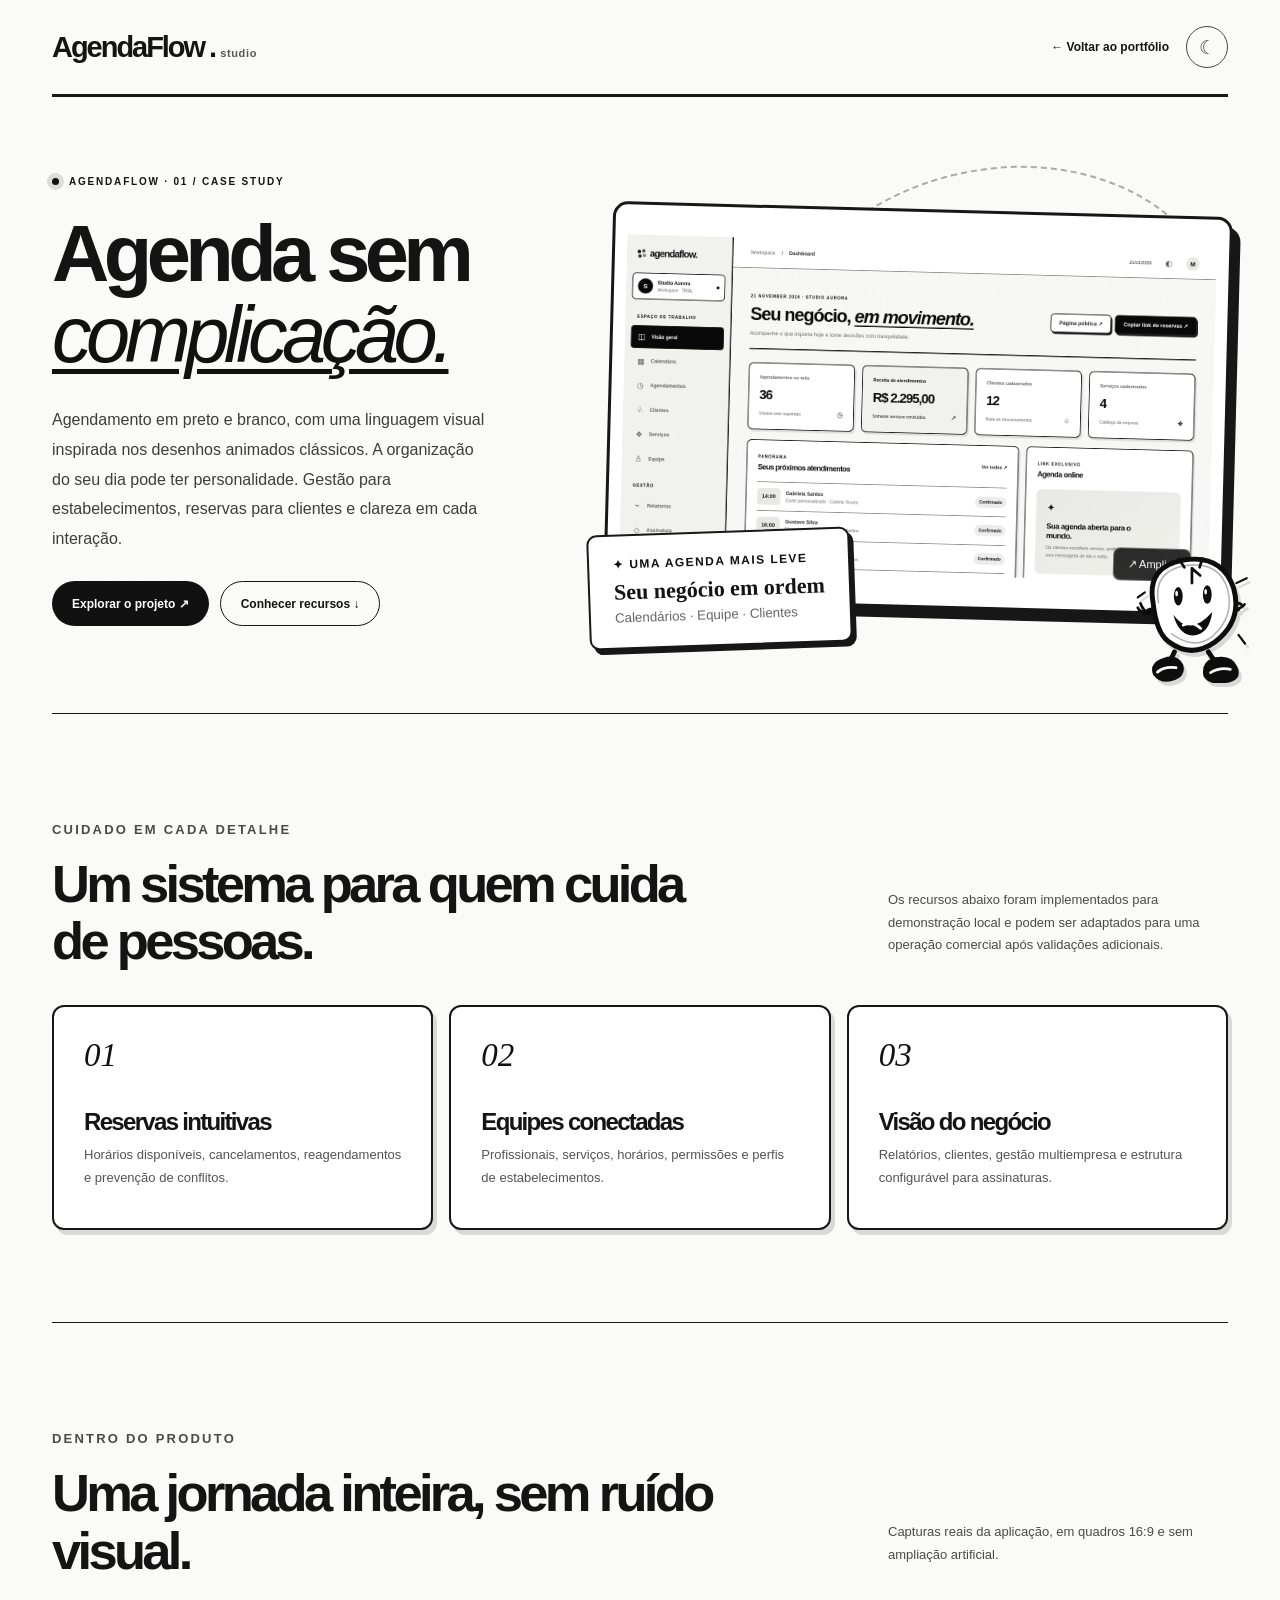
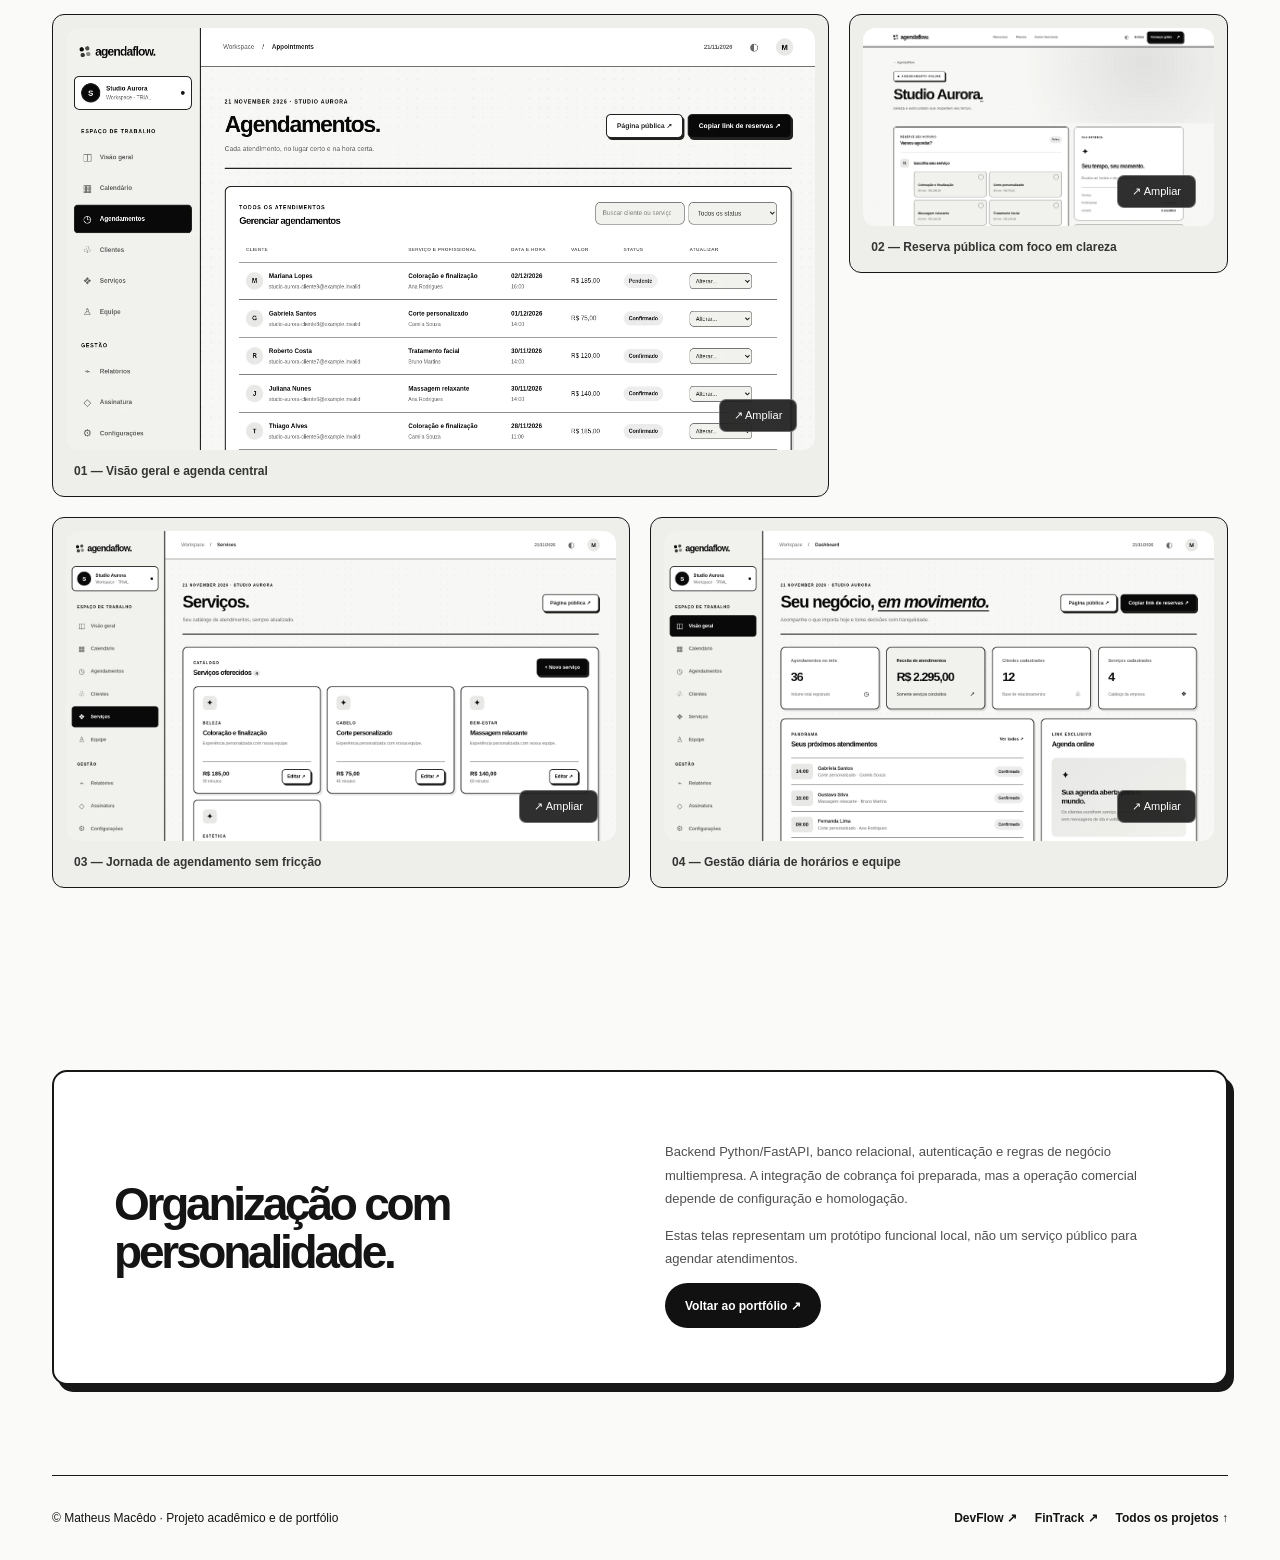
==== commit cdb50cae: "feat: três identidades visuais — cartoon P&B, gestão corporativa, fintech amarelo" ====
--- a/projetos/agendaflow-saas.html
+++ b/projetos/agendaflow-saas.html
@@ -1 +1,2 @@
-<!doctype html><html lang="pt-BR"><head><meta charset="utf-8"><meta name="viewport" content="width=device-width,initial-scale=1"><meta name="theme-color" content="#183b2c"><meta name="description" content="Sistema de agendamentos com identidade editorial, reservas e gestão de serviços."><title>AgendaFlow SaaS · Matheus Macêdo — Case</title><link rel="icon" type="image/svg+xml" href="../assets/favicon.svg"><link rel="preconnect" href="https://fonts.googleapis.com"><link rel="preconnect" href="https://fonts.gstatic.com" crossorigin><link href="https://fonts.googleapis.com/css2?family=DM+Sans:wght@400;500;600;700;800&family=Manrope:wght@400;500;600;700;800&display=swap" rel="stylesheet"><script>try{document.documentElement.dataset.theme=localStorage.getItem('portfolio-theme')||(matchMedia('(prefers-color-scheme: dark)').matches?'dark':'light')}catch(e){document.documentElement.dataset.theme='dark'}</script><link rel="stylesheet" href="./project-detail.css?v=5"><script src="./project-detail.js?v=5" defer></script></head><body class="case-agenda"><div class="case-scroll-progress" aria-hidden="true"></div><div class="case-shell agenda-shell"><header class="case-nav agenda-nav"><a class="case-nav-brand agenda-nav-brand" href="../index.html#projetos" aria-label="Voltar ao portfólio">AgendaFlow<i>.</i><small>studio</small></a><div class="case-nav-right"><a class="case-back" href="../index.html#projetos">← Voltar ao portfólio</a><button id="case-theme" class="case-theme" aria-label="Alternar modo claro e escuro" title="Alternar tema" type="button"><span aria-hidden="true">◐</span></button></div></header><main><section class="agenda-hero"><div class="agenda-hero-text" data-reveal><span class="case-eyebrow">AGENDAFLOW · 01 / CASE STUDY</span><h1>Tempo bem<br><em>cuidado.</em></h1><p class="agenda-lead">Uma experiência de agendamento feita para deixar o dia a dia mais leve. Gestão para estabelecimentos, reservas para clientes e clareza em cada interação.</p><div class="case-actions"><a class="case-button primary" href="#agenda-galeria">Explorar o projeto ↗</a><a class="case-button secondary" href="#agenda-recursos">Conhecer recursos ↓</a></div></div><div class="agenda-picture" data-parallax-host data-reveal><div class="agenda-ornament"></div><div class="agenda-screen-wrap case-parallax"><button type="button" class="case-image-button" data-zoom data-caption="Painel principal do AgendaFlow" aria-label="Ampliar captura: Painel principal do AgendaFlow"><img src="../assets/agendaflow-saas-preview.webp" alt="Dashboard de agendamentos AgendaFlow em interface verde-clara" loading="lazy" width="1440" height="920"><span class="case-zoom" aria-hidden="true">↗ Ampliar</span></button></div><div class="agenda-chip" aria-hidden="true"><span>✦ UMA AGENDA MAIS LEVE</span><strong>Seu negócio em ordem</strong><small>Calendários · Equipe · Clientes</small></div></div></section><section id="agenda-recursos" class="agenda-section"><div class="agenda-section-head" data-reveal><div><p class="case-kicker">CUIDADO EM CADA DETALHE</p><h2>Um sistema para quem cuida de pessoas.</h2></div><p>Os recursos abaixo foram implementados para demonstração local e podem ser adaptados para uma operação comercial após validações adicionais.</p></div><div class="agenda-benefits"><article class="agenda-benefit" data-reveal><span>01</span><h3>Reservas intuitivas</h3><p>Horários disponíveis, cancelamentos, reagendamentos e prevenção de conflitos.</p></article><article class="agenda-benefit" data-reveal><span>02</span><h3>Equipes conectadas</h3><p>Profissionais, serviços, horários, permissões e perfis de estabelecimentos.</p></article><article class="agenda-benefit" data-reveal><span>03</span><h3>Visão do negócio</h3><p>Relatórios, clientes, gestão multiempresa e estrutura configurável para assinaturas.</p></article></div></section><section class="agenda-section" id="agenda-galeria"><div class="agenda-section-head" data-reveal><div><p class="case-kicker">DENTRO DO PRODUTO</p><h2>Da reserva à gestão, tudo no lugar.</h2></div><p>Mais telas do produto com enquadramento ajustado, em uma galeria mais organizada para navegar sem cortes estranhos.</p></div><div class="case-gallery-grid agenda-mosaic"><figure class="case-shot-card shot-large" data-reveal><button type="button" class="case-image-button" data-zoom data-caption="Painel principal do AgendaFlow" aria-label="Ampliar captura: Painel principal do AgendaFlow"><img src="../assets/agendaflow-saas-screen-4.webp" alt="Tela principal do AgendaFlow com destaque para agenda e visão de equipe" loading="lazy" width="1440" height="810"><span class="case-zoom" aria-hidden="true">↗ Ampliar</span></button><figcaption>01 — Visão geral e agenda central</figcaption></figure><figure class="case-shot-card shot-portrait" data-reveal><button type="button" class="case-image-button" data-zoom data-caption="Fluxo de reserva online" aria-label="Ampliar captura: Fluxo de reserva online"><img src="../assets/agendaflow-saas-screen-3-crop.webp" alt="Tela de reserva online do AgendaFlow com formulário e seleção de serviços" loading="lazy" width="763" height="429"><span class="case-zoom" aria-hidden="true">↗ Ampliar</span></button><figcaption>02 — Reserva pública com foco em clareza</figcaption></figure><figure class="case-shot-card shot-half" data-reveal><button type="button" class="case-image-button" data-zoom data-caption="Tela de reserva do AgendaFlow" aria-label="Ampliar captura: Tela de reserva do AgendaFlow"><img src="../assets/agendaflow-saas-screen-2.webp" alt="Fluxo de reserva online do AgendaFlow" loading="lazy" width="1440" height="920"><span class="case-zoom" aria-hidden="true">↗ Ampliar</span></button><figcaption>03 — Jornada de agendamento sem fricção</figcaption></figure><figure class="case-shot-card shot-half" data-reveal><button type="button" class="case-image-button" data-zoom data-caption="Painel de serviços e atendimentos" aria-label="Ampliar captura: Painel de serviços e atendimentos"><img src="../assets/agendaflow-saas-preview.webp" alt="Painel do AgendaFlow com agendamentos, clientes e atendimentos" loading="lazy" width="1440" height="920"><span class="case-zoom" aria-hidden="true">↗ Ampliar</span></button><figcaption>04 — Gestão diária de horários e equipe</figcaption></figure></div></section><section class="agenda-closure" data-reveal><h2>Uma base sólida para um produto de verdade.</h2><div><p>Backend Python/FastAPI, banco relacional, autenticação e regras de negócio multiempresa. A integração de cobrança foi preparada, mas a operação comercial depende de configuração e homologação.</p><p class="case-note">Estas telas representam um protótipo funcional local, não um serviço público para agendar atendimentos.</p><a href="../index.html#projetos" class="case-button primary">Voltar ao portfólio ↗</a></div></section></main><footer class="case-foot"><div>© Matheus Macêdo · Projeto acadêmico e de portfólio</div><nav class="case-switch" aria-label="Ver outros projetos"><a href="devflow.html">DevFlow ↗</a><a href="fintrack.html">FinTrack ↗</a><a href="../index.html#projetos">Todos os projetos ↑</a></nav></footer></div><dialog class="case-image-modal" id="case-image-modal" aria-label="Visualizador de capturas"><img id="case-modal-img" alt=""><div class="image-modal-footer"><span id="case-modal-label">Captura do projeto</span><button id="case-modal-close" type="button" class="image-modal-close">Fechar ×</button></div></dialog></body></html>+<!DOCTYPE html>
+<html lang="pt-BR"><head><meta charset="utf-8"/><meta content="width=device-width,initial-scale=1" name="viewport"/><meta content="#183b2c" name="theme-color"/><meta content="Sistema de agendamentos com identidade editorial, reservas e gestão de serviços." name="description"/><title>AgendaFlow SaaS · Matheus Macêdo — Case</title><link href="../assets/favicon.svg?v=2" rel="icon" type="image/svg+xml"/><link href="https://fonts.googleapis.com" rel="preconnect"/><link crossorigin="" href="https://fonts.gstatic.com" rel="preconnect"/><link href="https://fonts.googleapis.com/css2?family=DM+Sans:wght@400;500;600;700;800&amp;family=Manrope:wght@400;500;600;700;800&amp;display=swap" rel="stylesheet"/><script>try{document.documentElement.dataset.theme=localStorage.getItem('portfolio-theme')||(matchMedia('(prefers-color-scheme: dark)').matches?'dark':'light')}catch(e){document.documentElement.dataset.theme='dark'}</script><link href="./project-detail.css?v=10" rel="stylesheet"/><script defer="" src="./project-detail.js?v=10"></script></head><body class="case-agenda"><div aria-hidden="true" class="case-scroll-progress"></div><div class="case-shell agenda-shell"><header class="case-nav agenda-nav"><a aria-label="Voltar ao portfólio" class="case-nav-brand agenda-nav-brand" href="../index.html#projetos">AgendaFlow<i>.</i><small>studio</small></a><div class="case-nav-right"><a class="case-back" href="../index.html#projetos">← Voltar ao portfólio</a><button aria-label="Alternar modo claro e escuro" class="case-theme" id="case-theme" title="Alternar tema" type="button"><span aria-hidden="true">◐</span></button></div></header><main><section class="agenda-hero"><div class="agenda-hero-text" data-reveal=""><span class="case-eyebrow">AGENDAFLOW · 01 / CASE STUDY</span><h1>Agenda sem<br/><em>complicação.</em></h1><p class="agenda-lead">Agendamento em preto e branco, com uma linguagem visual inspirada nos desenhos animados clássicos. A organização do seu dia pode ter personalidade. Gestão para estabelecimentos, reservas para clientes e clareza em cada interação.</p><div class="case-actions"><a class="case-button primary" href="#agenda-galeria">Explorar o projeto ↗</a><a class="case-button secondary" href="#agenda-recursos">Conhecer recursos ↓</a></div></div><div class="agenda-picture" data-parallax-host="" data-reveal=""><div class="agenda-ornament"></div><div class="agenda-screen-wrap case-parallax"><button aria-label="Ampliar captura: Painel principal do AgendaFlow" class="case-image-button" data-caption="Painel principal do AgendaFlow" data-zoom="" type="button"><img alt="Captura real do agendaflow SaaS — Dashboard de agendamentos AgendaFlow em interface verde-clara" data-ratio="16:9" height="810" loading="lazy" src="../assets/agendaflow-saas-preview.webp" width="1440"/><span aria-hidden="true" class="case-zoom">↗ Ampliar</span></button></div><div aria-hidden="true" class="agenda-chip"><span>✦ UMA AGENDA MAIS LEVE</span><strong>Seu negócio em ordem</strong><small>Calendários · Equipe · Clientes</small></div><img alt="Mascote original de relógio em estilo cartoon preto e branco" class="agenda-hero-mascot" height="240" loading="lazy" src="../assets/clock-mascot.svg" width="210"/></div></section><section class="agenda-section" id="agenda-recursos"><div class="agenda-section-head" data-reveal=""><div><p class="case-kicker">CUIDADO EM CADA DETALHE</p><h2>Um sistema para quem cuida de pessoas.</h2></div><p>Os recursos abaixo foram implementados para demonstração local e podem ser adaptados para uma operação comercial após validações adicionais.</p></div><div class="agenda-benefits"><article class="agenda-benefit" data-reveal=""><span>01</span><h3>Reservas intuitivas</h3><p>Horários disponíveis, cancelamentos, reagendamentos e prevenção de conflitos.</p></article><article class="agenda-benefit" data-reveal=""><span>02</span><h3>Equipes conectadas</h3><p>Profissionais, serviços, horários, permissões e perfis de estabelecimentos.</p></article><article class="agenda-benefit" data-reveal=""><span>03</span><h3>Visão do negócio</h3><p>Relatórios, clientes, gestão multiempresa e estrutura configurável para assinaturas.</p></article></div></section><section class="agenda-section" id="agenda-galeria"><div class="agenda-section-head" data-reveal=""><div><p class="case-kicker">DENTRO DO PRODUTO</p><h2>Uma jornada inteira, sem ruído visual.</h2></div><p>Capturas reais da aplicação, em quadros 16:9 e sem ampliação artificial.</p></div><div class="case-gallery-grid agenda-mosaic"><figure class="case-shot-card shot-large" data-reveal=""><button aria-label="Ampliar captura: Painel principal do AgendaFlow" class="case-image-button" data-caption="Painel principal do AgendaFlow" data-zoom="" type="button"><img alt="Captura real do agendaflow SaaS — Tela principal do AgendaFlow com destaque para agenda e visão de equipe" data-ratio="16:9" height="810" loading="lazy" src="../assets/agendaflow-saas-screen-2.webp" width="1440"/><span aria-hidden="true" class="case-zoom">↗ Ampliar</span></button><figcaption>01 — Visão geral e agenda central</figcaption></figure><figure class="case-shot-card shot-portrait" data-reveal=""><button aria-label="Ampliar captura: Fluxo de reserva online" class="case-image-button" data-caption="Fluxo de reserva online" data-zoom="" type="button"><img alt="Captura real do agendaflow SaaS — Tela de reserva online do AgendaFlow com formulário e seleção de serviços" data-ratio="16:9" height="810" loading="lazy" src="../assets/agendaflow-saas-screen-3.webp" width="1440"/><span aria-hidden="true" class="case-zoom">↗ Ampliar</span></button><figcaption>02 — Reserva pública com foco em clareza</figcaption></figure><figure class="case-shot-card shot-half" data-reveal=""><button aria-label="Ampliar captura: Tela de reserva do AgendaFlow" class="case-image-button" data-caption="Tela de reserva do AgendaFlow" data-zoom="" type="button"><img alt="Captura real do agendaflow SaaS — Fluxo de reserva online do AgendaFlow" data-ratio="16:9" height="810" loading="lazy" src="../assets/agendaflow-saas-screen-4.webp" width="1440"/><span aria-hidden="true" class="case-zoom">↗ Ampliar</span></button><figcaption>03 — Jornada de agendamento sem fricção</figcaption></figure><figure class="case-shot-card shot-half" data-reveal=""><button aria-label="Ampliar captura: Painel de serviços e atendimentos" class="case-image-button" data-caption="Painel de serviços e atendimentos" data-zoom="" type="button"><img alt="Captura real do agendaflow SaaS — Painel do AgendaFlow com agendamentos, clientes e atendimentos" data-ratio="16:9" height="810" loading="lazy" src="../assets/agendaflow-saas-preview.webp" width="1440"/><span aria-hidden="true" class="case-zoom">↗ Ampliar</span></button><figcaption>04 — Gestão diária de horários e equipe</figcaption></figure></div></section><section class="agenda-closure" data-reveal=""><h2>Organização com personalidade.</h2><div><p>Backend Python/FastAPI, banco relacional, autenticação e regras de negócio multiempresa. A integração de cobrança foi preparada, mas a operação comercial depende de configuração e homologação.</p><p class="case-note">Estas telas representam um protótipo funcional local, não um serviço público para agendar atendimentos.</p><a class="case-button primary" href="../index.html#projetos">Voltar ao portfólio ↗</a></div></section></main><footer class="case-foot"><div>© Matheus Macêdo · Projeto acadêmico e de portfólio</div><nav aria-label="Ver outros projetos" class="case-switch"><a href="devflow.html">DevFlow ↗</a><a href="fintrack.html">FinTrack ↗</a><a href="../index.html#projetos">Todos os projetos ↑</a></nav></footer></div><dialog aria-label="Visualizador de capturas" class="case-image-modal" id="case-image-modal"><img alt="" id="case-modal-img"/><div class="image-modal-footer"><span id="case-modal-label">Captura do projeto</span><button class="image-modal-close" id="case-modal-close" type="button">Fechar ×</button></div></dialog></body></html>
--- a/projetos/project-detail.css
+++ b/projetos/project-detail.css
@@ -40,4 +40,64 @@
 html[data-theme=light] .case-fintrack{--accent:#0b8b8a;--accent-halo:#44b8c43b;--hairline:#c9d9e6;--tint:#edf5fb;--button-text:#fff;background:#f5f9fc;color:#132843}
 .fin-nav-brand{font-family:Manrope,sans-serif;font-weight:800}.fin-nav-brand span{color:var(--accent);font-style:normal}.fin-nav-brand small{font-size:11px;letter-spacing:.08em;font-weight:700;opacity:.7;margin-left:4px}.fin-hero{min-height:620px;gap:44px}.fin-hero h1{font:800 clamp(58px,6vw,96px)/.96 Manrope,sans-serif;letter-spacing:-.07em}.fin-hero h1 em{color:var(--accent)}.fin-copy p{max-width:500px}.fin-art::before{background:radial-gradient(circle,rgba(113,221,209,.18),transparent 62%)}.fin-display{background:#111b2d;border:1px solid #34506f;padding:14px;border-radius:20px;box-shadow:24px 32px 72px rgba(2,10,24,.48)}.fin-display img{aspect-ratio:16/9;border-radius:12px}.fin-shield{background:#f2fffd;color:#0b2639;box-shadow:0 16px 44px rgba(2,10,24,.28);transform:rotate(3deg)}html[data-theme=dark] .fin-shield{background:#f1fffd;color:#0f2537}.fin-divider{color:var(--accent)}.fin-feature{border-top:1px solid var(--hairline);padding:24px 10px 18px 0}.fin-feature span{font:800 15px/1 Manrope,sans-serif;letter-spacing:.12em}.fin-feature h3{font:800 24px/1.2 Manrope,sans-serif;margin:16px 0 10px}.fin-closure{background:linear-gradient(180deg,rgba(113,221,209,.07),transparent),var(--tint);border-radius:20px}.fin-closure h2{font:800 clamp(34px,4vw,48px)/1.1 Manrope,sans-serif;letter-spacing:-.045em}.fin-closure p{font-size:14px}.case-agenda .agenda-section-head p,.case-fintrack .agenda-section-head p,.case-devflow .dev-section-title h2+*{opacity:.76}
 @media(max-width:900px){.case-gallery-grid{grid-template-columns:1fr 1fr}.shot-large,.shot-wide,.shot-portrait,.shot-half{grid-column:auto}.fin-hero{grid-template-columns:1fr;min-height:0;padding-top:64px}.fin-art{max-width:740px;margin-inline:auto;width:100%}}
-@media(max-width:640px){.case-gallery-grid{grid-template-columns:1fr}.case-shot-card{padding:10px}.fin-shield{right:8px;bottom:-8px;padding:12px 14px}.fin-shield strong{font-size:17px}.fin-shield span{font-size:9px}.case-image-modal img{width:92vw;max-height:74vh}}+@media(max-width:640px){.case-gallery-grid{grid-template-columns:1fr}.case-shot-card{padding:10px}.fin-shield{right:8px;bottom:-8px;padding:12px 14px}.fin-shield strong{font-size:17px}.fin-shield span{font-size:9px}.case-image-modal img{width:92vw;max-height:74vh}}
+/* Case pages V10 – three different visual systems and uncropped screenshots. */
+.case-image-button{display:block;width:100%;height:auto;background:transparent;overflow:hidden}
+.case-image-button img,.case-shot-card .case-image-button img{width:100%;height:auto;aspect-ratio:16/9;object-fit:contain!important;object-position:center!important;max-width:100%;background:transparent;transform:none!important;transition:none!important}
+.case-shot-card{padding:13px;border-radius:12px;border:1px solid var(--hairline);box-shadow:none;overflow:hidden;transition:border-color .18s,background .18s}
+.case-shot-card:hover{transform:none;box-shadow:none;border-color:var(--accent)}
+.case-shot-card figcaption{font-weight:700;opacity:.85;padding:12px 8px 3px}
+.case-zoom{background:#0b0b0bd9;color:#fff;border:1px solid #ffffff50;border-radius:7px}
+.case-image-button:hover img{transform:none!important}
+.case-image-modal{background:#111;border-radius:14px;border:2px solid #fff2}
+.case-image-modal img{object-fit:contain!important;aspect-ratio:16/9;background:#fff;width:min(90vw,1180px);max-height:80vh}
+/* AgendaFlow / monochrome cartoon-inspired layout */
+.case-agenda{--accent:#111;--accent-halo:#11111120;--hairline:#171717;--tint:#eeeeeb;--button-text:#fff;--surface:#f2f2ed;--paper:#fff;font-family:'Trebuchet MS',Arial,sans-serif;background:#fafaf8;color:#141414;background-image:radial-gradient(#0000000a .8px,transparent .8px);background-size:19px 19px}
+html[data-theme=dark] .case-agenda{--accent:#fff;--accent-halo:#ffffff20;--hairline:#dedede;--tint:#252525;--button-text:#111;--surface:#1d1d1d;--paper:#171717;background:#121212;color:#fff}
+.case-agenda h1,.case-agenda h2,.case-agenda h3,.case-agenda .case-nav-brand{font-family:'Arial Black','Trebuchet MS',sans-serif!important;font-weight:900!important;letter-spacing:-.07em}
+.case-agenda .agenda-nav{border-bottom:3px solid var(--hairline)}
+.case-agenda .agenda-hero{grid-template-columns:minmax(0,.9fr) minmax(0,1.1fr);gap:48px;padding:72px 0 85px;min-height:600px}
+.case-agenda .agenda-hero h1{font-size:clamp(54px,6.2vw,98px);line-height:1.02}
+.case-agenda .agenda-hero h1 em{color:var(--accent);text-decoration:underline;text-decoration-thickness:5px;text-underline-offset:7px}
+.case-agenda .agenda-screen-wrap{background:var(--paper);border:3px solid var(--hairline);padding:12px;border-radius:15px;box-shadow:8px 10px 0 var(--hairline);transform:rotate(1.5deg)}
+.case-agenda .agenda-screen-wrap .case-image-button{border-radius:7px}
+.case-agenda .agenda-screen-wrap img{aspect-ratio:16/9}
+.case-agenda .agenda-picture:hover .agenda-screen-wrap{transform:rotate(1.5deg)}
+.case-agenda .agenda-ornament{border:2px dashed var(--hairline);background:transparent;border-radius:50%;opacity:.35}
+.case-agenda .agenda-chip{background:var(--paper);border:2px solid var(--hairline);color:inherit;border-radius:10px;box-shadow:4px 5px 0 var(--hairline);left:-20px;bottom:-18px;animation:none;transform:rotate(-2deg)}
+.case-agenda .agenda-chip span{color:var(--accent)}.agenda-hero-mascot{position:absolute;right:-22px;bottom:-55px;width:115px;height:auto;z-index:5;filter:drop-shadow(3px 4px 0 #0002)}
+html[data-theme=dark] .agenda-hero-mascot{filter:invert(1)}
+.case-agenda .agenda-benefit{background:var(--paper);border:2px solid var(--hairline);border-radius:12px;box-shadow:4px 5px 0 #0002}.case-agenda .agenda-benefit:hover{transform:none}
+.case-agenda .agenda-closure{border:2px solid var(--hairline);background:var(--paper);border-radius:15px;box-shadow:6px 7px 0 var(--hairline)}
+.case-agenda .agenda-shot{background:var(--paper)}
+/* DevFlow / serious business software */
+.case-devflow{--accent:#2d63a6;--accent-halo:#23518b25;--hairline:#d8e3f0;--tint:#eef4fb;--button-text:#fff;background:#f3f6fb;color:#1e3048;font-family:Inter,'Segoe UI',Arial,sans-serif}
+html[data-theme=dark] .case-devflow{--accent:#a5ccff;--accent-halo:#5a9de73a;--hairline:#3b5572;--tint:#243a55;--button-text:#132c48;background:#121f30;color:#f2f8ff}
+.case-devflow .dev-nav{border-bottom:1px solid var(--hairline)}
+.case-devflow .dev-hero{background:#153454;color:#f3f8ff;border-radius:11px;padding:64px 54px 56px;margin:22px 0 24px;border:1px solid #45678b}
+.case-devflow .dev-hero h1{font-family:Inter,'Segoe UI',Arial,sans-serif;font-size:clamp(66px,12vw,174px);color:#fff;letter-spacing:-.09em}
+.case-devflow .dev-hero h1 span{color:#a9d1ff}
+.case-devflow .dev-hero .case-eyebrow{color:#bddcff}.case-devflow .dev-hero-lead{color:#d8e8fc;opacity:1}
+.case-devflow .dev-hero .case-button.primary{background:#e0edfd;color:#153454}.case-devflow .dev-hero .case-button.secondary{border-color:#91b3d5;color:#fff}
+.case-devflow .dev-hero-code{background:#22486f;color:#d9eafe;border:1px solid #517397}
+.case-devflow .dev-browser{background:#e8f1fc;border:1px solid #c4d6ed;box-shadow:none;border-radius:10px}
+.case-devflow .dev-browser-top{background:#1f3c5d;color:#fff;border-bottom:0}
+.case-devflow .dev-browser img{aspect-ratio:16/9!important}
+.case-devflow .dev-feature{background:transparent;border-radius:8px;box-shadow:none;transition:border-color .2s}.case-devflow .dev-feature:hover{transform:none;border-color:var(--accent)}
+.case-devflow .dev-feature h3{font-family:Inter,'Segoe UI',Arial,sans-serif;font-weight:800}
+/* FinTrack / yellow / white / black */
+.case-fintrack{--accent:#151515;--accent-halo:#ffe45044;--hairline:#242424;--tint:#fff7d1;--button-text:#fff;background:#f8f8f5;color:#111;font-family:Manrope,Arial,sans-serif}
+html[data-theme=dark] .case-fintrack{--accent:#ffe356;--accent-halo:#ffe45022;--hairline:#f8f8f5;--tint:#2c281b;--button-text:#111;background:#151515;color:#fff}
+.case-fintrack h1,.case-fintrack h2,.case-fintrack h3,.case-fintrack .fin-nav-brand{font-family:Manrope,'Arial Black',sans-serif!important;font-weight:900!important;letter-spacing:-.07em}
+.case-fintrack .fin-nav{border-bottom:2px solid var(--hairline)}.case-fintrack .fin-nav-brand span{color:var(--accent)}
+.case-fintrack .fin-hero{background:#ffe453;color:#111;border:2px solid #111;border-radius:15px;min-height:620px;padding:66px 52px;gap:35px;margin-top:20px}
+.case-fintrack .fin-hero h1{font-size:clamp(51px,6vw,94px);color:#111;line-height:1.01}.case-fintrack .fin-hero h1 em{color:#111;text-decoration:underline;text-decoration-thickness:5px;text-underline-offset:7px}
+.case-fintrack .fin-hero p{color:#25231c;opacity:1}.case-fintrack .fin-hero .case-eyebrow{color:#111}
+.case-fintrack .fin-hero .case-button.primary{background:#111;color:#ffe453}.case-fintrack .fin-hero .case-button.secondary{border-color:#111;color:#111}
+.case-fintrack .fin-art::before{display:none}.case-fintrack .fin-display{background:#fff;border:3px solid #111;box-shadow:8px 9px 0 #111;border-radius:10px;padding:8px;transform:none}.case-fintrack .fin-display:hover{transform:none}.case-fintrack .fin-display img{aspect-ratio:16/9}
+.case-fintrack .fin-shield{background:#fff;border:2px solid #111;border-radius:8px;box-shadow:3px 4px 0 #111;color:#111;transform:rotate(2deg)}.case-fintrack .fin-divider{color:var(--accent);border-block:2px solid var(--hairline)}
+.case-fintrack .fin-feature{border-top:3px solid var(--hairline)}.case-fintrack .fin-feature span{color:var(--accent)}.case-fintrack .fin-feature h3{font-weight:900}
+.case-fintrack .fin-closure{background:#111;color:#fff;border-radius:14px;border:2px solid #111}.case-fintrack .fin-closure h2{color:#ffe453}.case-fintrack .fin-closure .case-button.primary{background:#ffe453;color:#111}
+.case-fintrack .case-shot-card{background:#fff;border:1px solid #111;color:#111}
+@media(max-width:830px){.case-agenda .agenda-hero,.case-fintrack .fin-hero{grid-template-columns:1fr;padding:50px 23px;gap:20px;min-height:0}.case-devflow .dev-hero{padding:48px 22px}.agenda-hero-mascot{width:85px;right:-5px;bottom:-28px}.case-fintrack .fin-display{box-shadow:5px 6px 0 #111}}
+@media(max-width:520px){.case-fintrack .fin-hero h1,.case-agenda .agenda-hero h1{font-size:clamp(46px,12vw,69px)}.case-fintrack .fin-shield{right:5px}.case-agenda .agenda-chip{position:relative;left:auto;bottom:auto;margin-top:12px}.agenda-hero-mascot{display:none}}
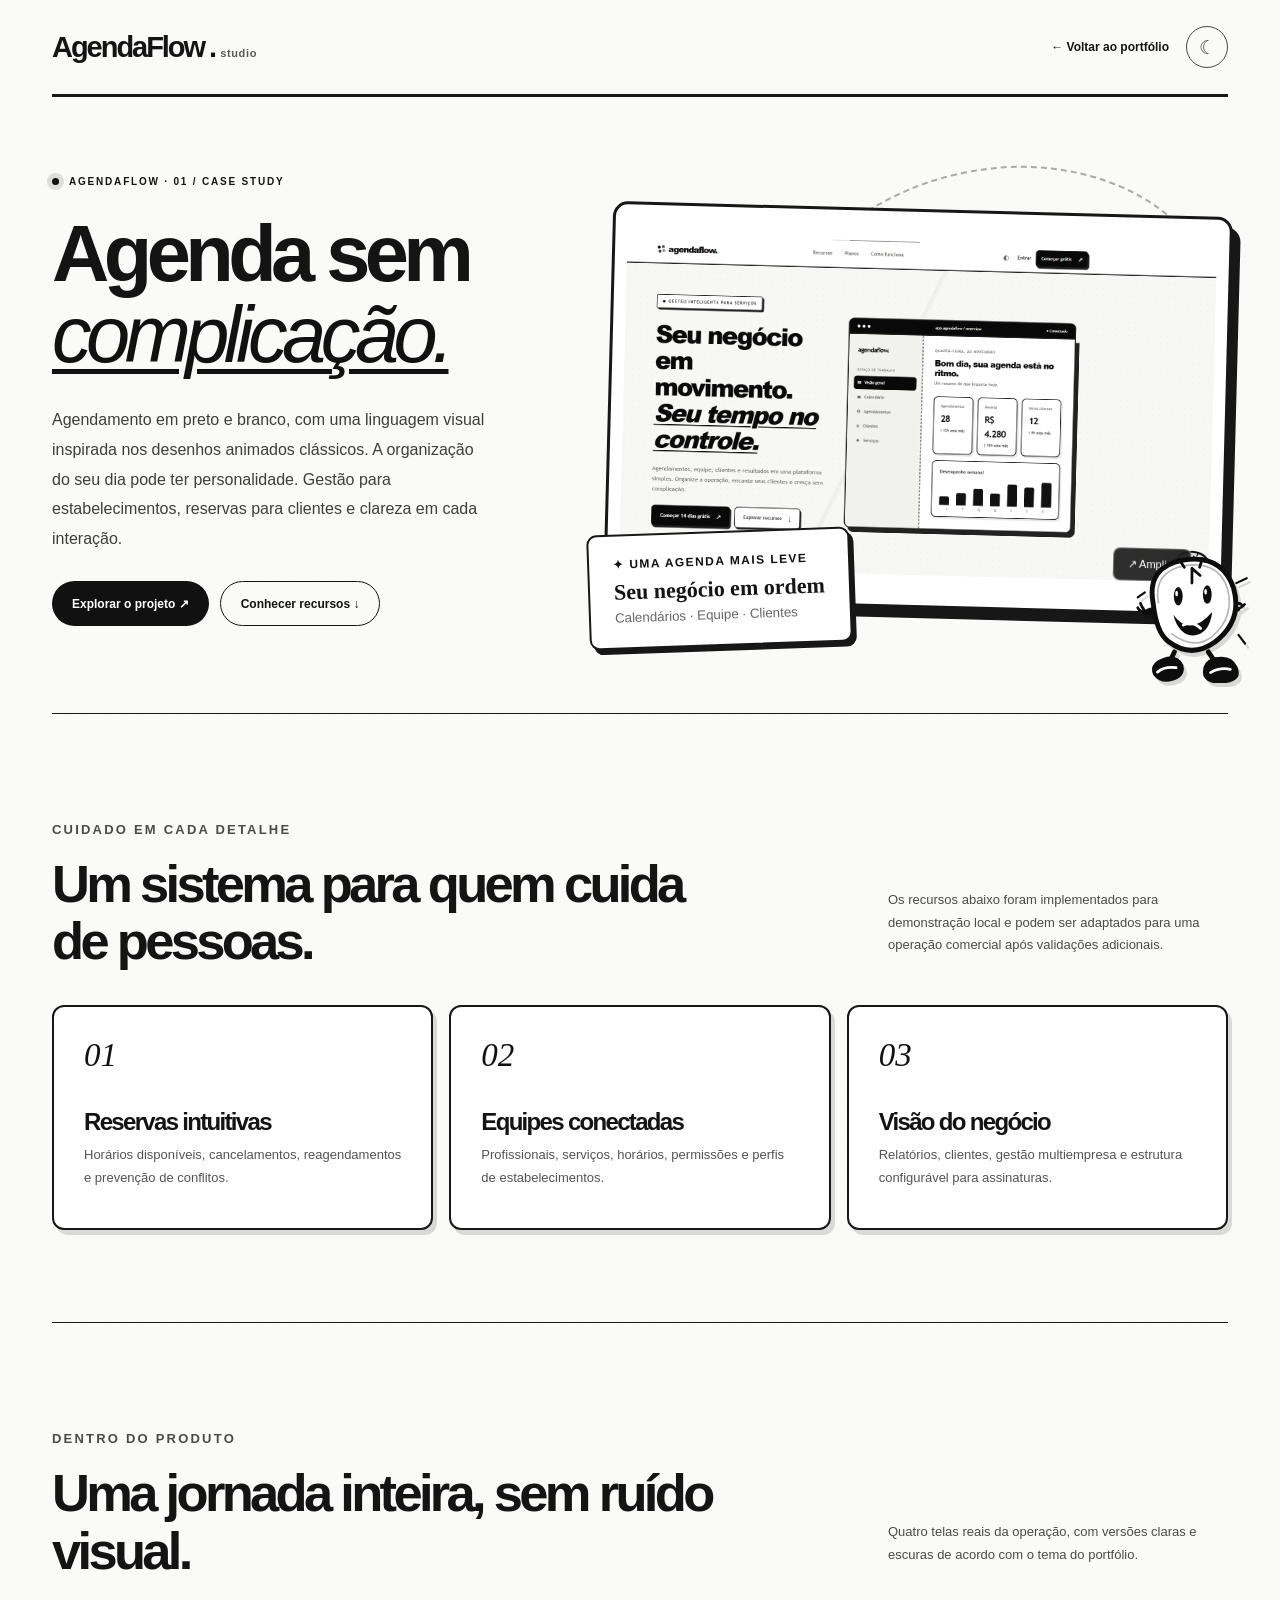
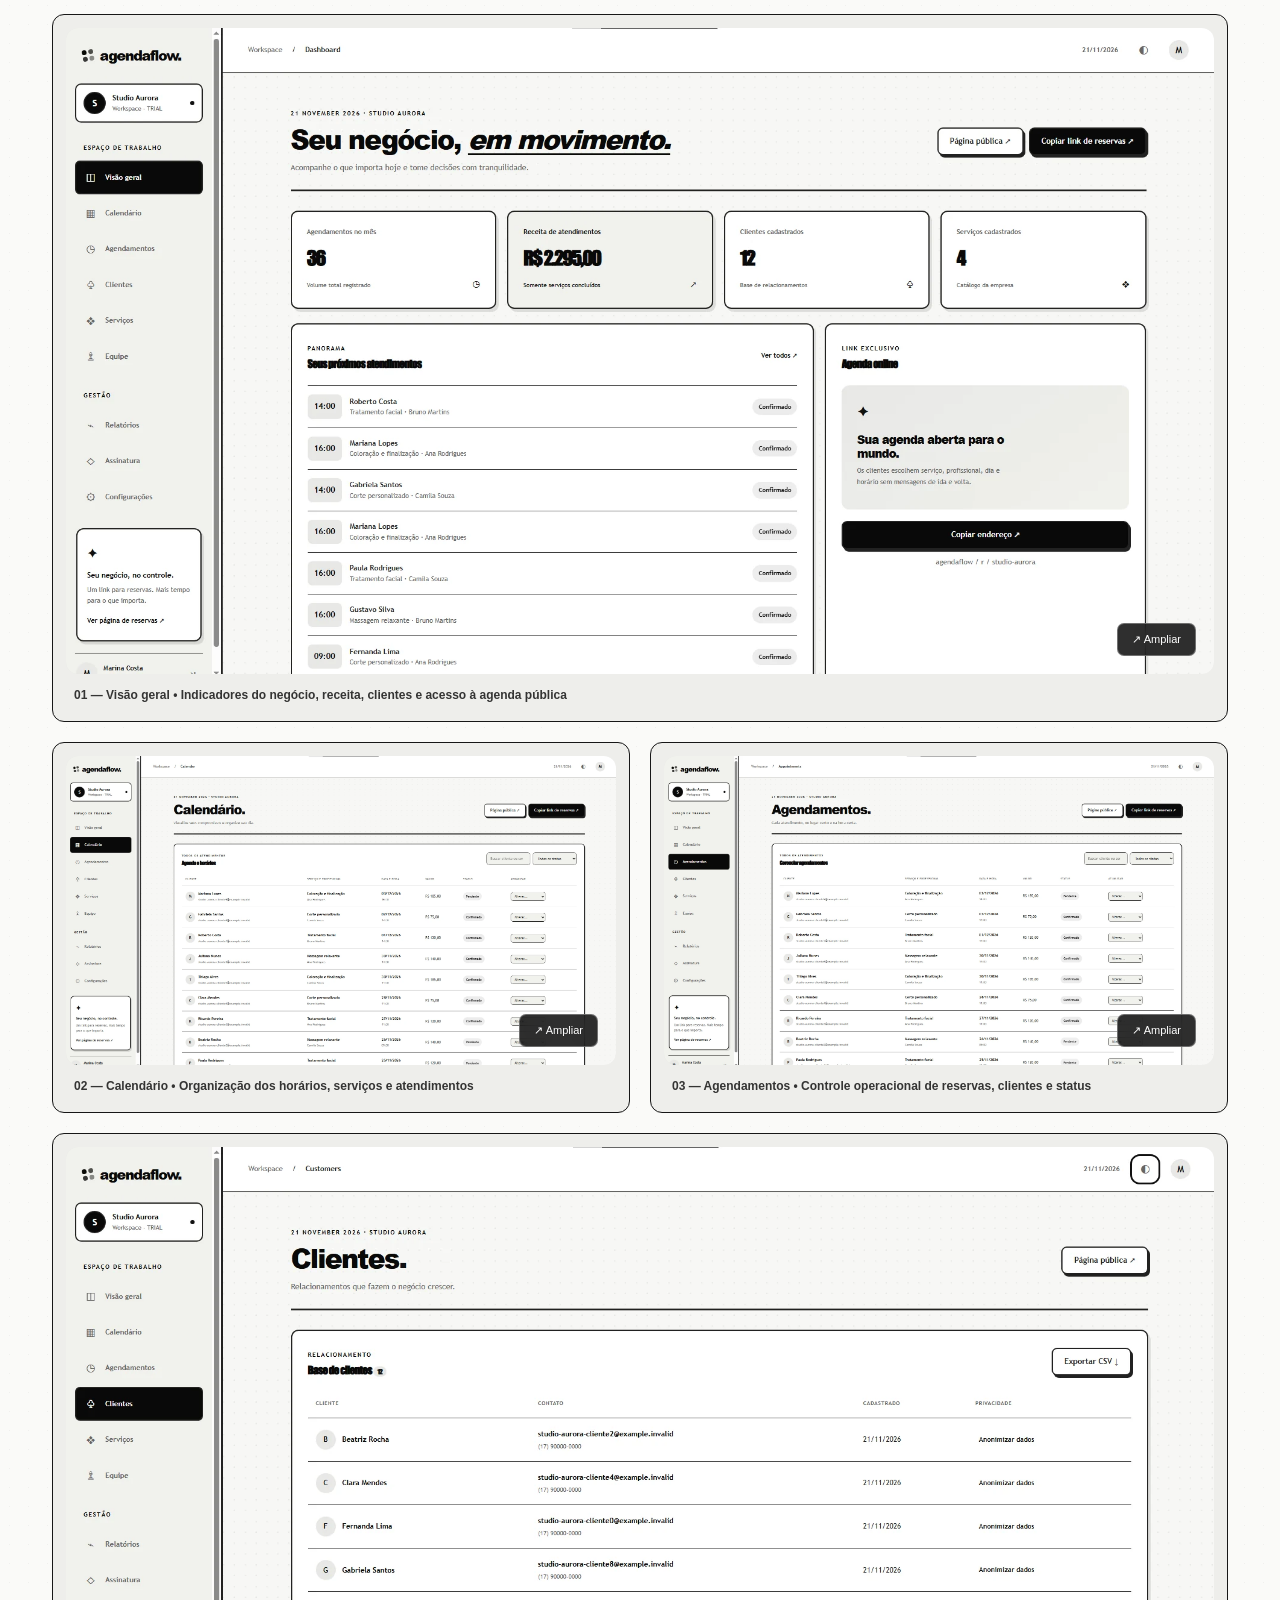
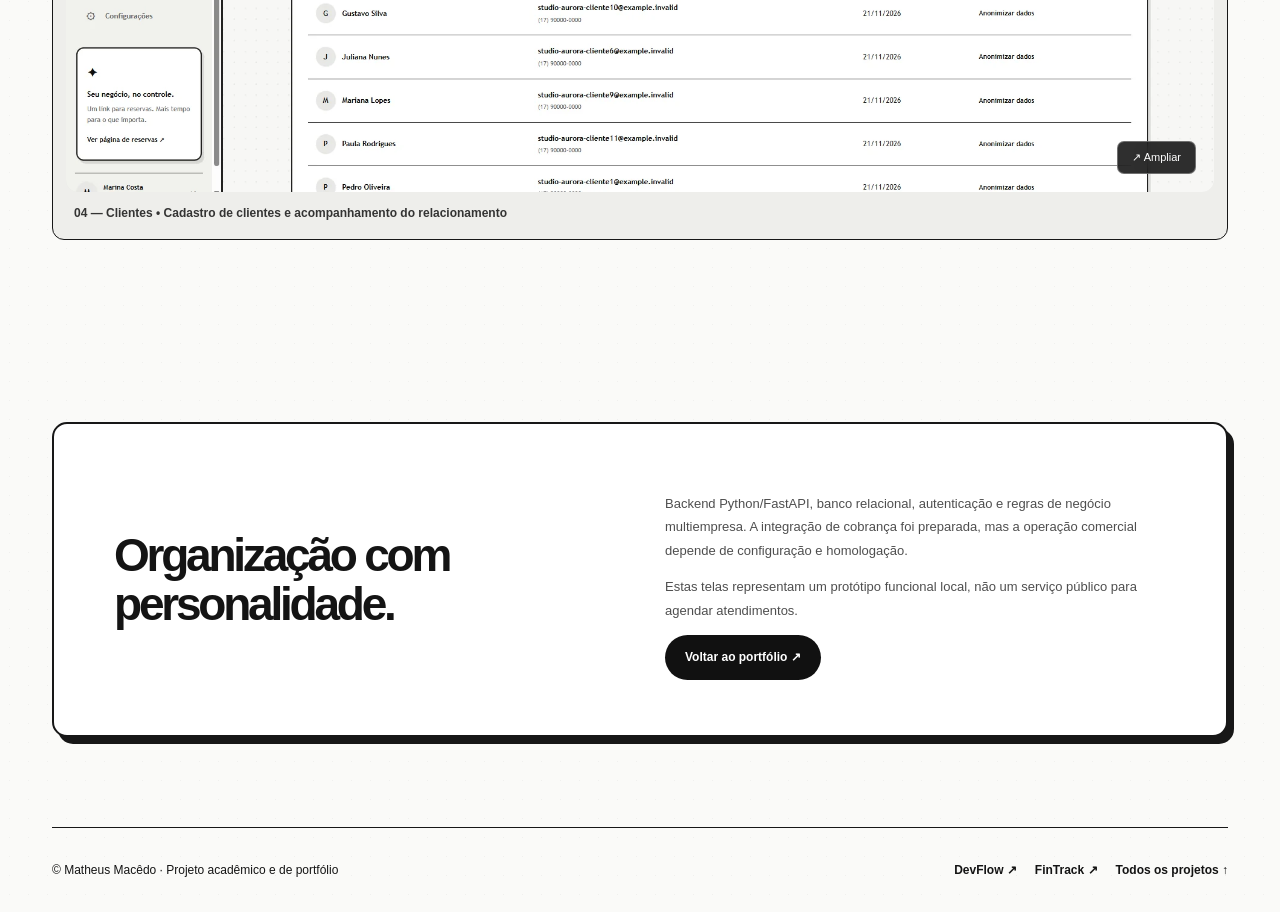
==== commit 6e015d12: "feat: AgendaFlow com landing e quatro telas em modo claro/escuro" ====
--- a/projetos/agendaflow-saas.html
+++ b/projetos/agendaflow-saas.html
@@ -1,2 +1,29 @@
 <!DOCTYPE html>
-<html lang="pt-BR"><head><meta charset="utf-8"/><meta content="width=device-width,initial-scale=1" name="viewport"/><meta content="#183b2c" name="theme-color"/><meta content="Sistema de agendamentos com identidade editorial, reservas e gestão de serviços." name="description"/><title>AgendaFlow SaaS · Matheus Macêdo — Case</title><link href="../assets/favicon.svg?v=2" rel="icon" type="image/svg+xml"/><link href="https://fonts.googleapis.com" rel="preconnect"/><link crossorigin="" href="https://fonts.gstatic.com" rel="preconnect"/><link href="https://fonts.googleapis.com/css2?family=DM+Sans:wght@400;500;600;700;800&amp;family=Manrope:wght@400;500;600;700;800&amp;display=swap" rel="stylesheet"/><script>try{document.documentElement.dataset.theme=localStorage.getItem('portfolio-theme')||(matchMedia('(prefers-color-scheme: dark)').matches?'dark':'light')}catch(e){document.documentElement.dataset.theme='dark'}</script><link href="./project-detail.css?v=10" rel="stylesheet"/><script defer="" src="./project-detail.js?v=10"></script></head><body class="case-agenda"><div aria-hidden="true" class="case-scroll-progress"></div><div class="case-shell agenda-shell"><header class="case-nav agenda-nav"><a aria-label="Voltar ao portfólio" class="case-nav-brand agenda-nav-brand" href="../index.html#projetos">AgendaFlow<i>.</i><small>studio</small></a><div class="case-nav-right"><a class="case-back" href="../index.html#projetos">← Voltar ao portfólio</a><button aria-label="Alternar modo claro e escuro" class="case-theme" id="case-theme" title="Alternar tema" type="button"><span aria-hidden="true">◐</span></button></div></header><main><section class="agenda-hero"><div class="agenda-hero-text" data-reveal=""><span class="case-eyebrow">AGENDAFLOW · 01 / CASE STUDY</span><h1>Agenda sem<br/><em>complicação.</em></h1><p class="agenda-lead">Agendamento em preto e branco, com uma linguagem visual inspirada nos desenhos animados clássicos. A organização do seu dia pode ter personalidade. Gestão para estabelecimentos, reservas para clientes e clareza em cada interação.</p><div class="case-actions"><a class="case-button primary" href="#agenda-galeria">Explorar o projeto ↗</a><a class="case-button secondary" href="#agenda-recursos">Conhecer recursos ↓</a></div></div><div class="agenda-picture" data-parallax-host="" data-reveal=""><div class="agenda-ornament"></div><div class="agenda-screen-wrap case-parallax"><button aria-label="Ampliar captura: Painel principal do AgendaFlow" class="case-image-button" data-caption="Painel principal do AgendaFlow" data-zoom="" type="button"><img alt="Captura real do agendaflow SaaS — Dashboard de agendamentos AgendaFlow em interface verde-clara" data-ratio="16:9" height="810" loading="lazy" src="../assets/agendaflow-saas-preview.webp" width="1440"/><span aria-hidden="true" class="case-zoom">↗ Ampliar</span></button></div><div aria-hidden="true" class="agenda-chip"><span>✦ UMA AGENDA MAIS LEVE</span><strong>Seu negócio em ordem</strong><small>Calendários · Equipe · Clientes</small></div><img alt="Mascote original de relógio em estilo cartoon preto e branco" class="agenda-hero-mascot" height="240" loading="lazy" src="../assets/clock-mascot.svg" width="210"/></div></section><section class="agenda-section" id="agenda-recursos"><div class="agenda-section-head" data-reveal=""><div><p class="case-kicker">CUIDADO EM CADA DETALHE</p><h2>Um sistema para quem cuida de pessoas.</h2></div><p>Os recursos abaixo foram implementados para demonstração local e podem ser adaptados para uma operação comercial após validações adicionais.</p></div><div class="agenda-benefits"><article class="agenda-benefit" data-reveal=""><span>01</span><h3>Reservas intuitivas</h3><p>Horários disponíveis, cancelamentos, reagendamentos e prevenção de conflitos.</p></article><article class="agenda-benefit" data-reveal=""><span>02</span><h3>Equipes conectadas</h3><p>Profissionais, serviços, horários, permissões e perfis de estabelecimentos.</p></article><article class="agenda-benefit" data-reveal=""><span>03</span><h3>Visão do negócio</h3><p>Relatórios, clientes, gestão multiempresa e estrutura configurável para assinaturas.</p></article></div></section><section class="agenda-section" id="agenda-galeria"><div class="agenda-section-head" data-reveal=""><div><p class="case-kicker">DENTRO DO PRODUTO</p><h2>Uma jornada inteira, sem ruído visual.</h2></div><p>Capturas reais da aplicação, em quadros 16:9 e sem ampliação artificial.</p></div><div class="case-gallery-grid agenda-mosaic"><figure class="case-shot-card shot-large" data-reveal=""><button aria-label="Ampliar captura: Painel principal do AgendaFlow" class="case-image-button" data-caption="Painel principal do AgendaFlow" data-zoom="" type="button"><img alt="Captura real do agendaflow SaaS — Tela principal do AgendaFlow com destaque para agenda e visão de equipe" data-ratio="16:9" height="810" loading="lazy" src="../assets/agendaflow-saas-screen-2.webp" width="1440"/><span aria-hidden="true" class="case-zoom">↗ Ampliar</span></button><figcaption>01 — Visão geral e agenda central</figcaption></figure><figure class="case-shot-card shot-portrait" data-reveal=""><button aria-label="Ampliar captura: Fluxo de reserva online" class="case-image-button" data-caption="Fluxo de reserva online" data-zoom="" type="button"><img alt="Captura real do agendaflow SaaS — Tela de reserva online do AgendaFlow com formulário e seleção de serviços" data-ratio="16:9" height="810" loading="lazy" src="../assets/agendaflow-saas-screen-3.webp" width="1440"/><span aria-hidden="true" class="case-zoom">↗ Ampliar</span></button><figcaption>02 — Reserva pública com foco em clareza</figcaption></figure><figure class="case-shot-card shot-half" data-reveal=""><button aria-label="Ampliar captura: Tela de reserva do AgendaFlow" class="case-image-button" data-caption="Tela de reserva do AgendaFlow" data-zoom="" type="button"><img alt="Captura real do agendaflow SaaS — Fluxo de reserva online do AgendaFlow" data-ratio="16:9" height="810" loading="lazy" src="../assets/agendaflow-saas-screen-4.webp" width="1440"/><span aria-hidden="true" class="case-zoom">↗ Ampliar</span></button><figcaption>03 — Jornada de agendamento sem fricção</figcaption></figure><figure class="case-shot-card shot-half" data-reveal=""><button aria-label="Ampliar captura: Painel de serviços e atendimentos" class="case-image-button" data-caption="Painel de serviços e atendimentos" data-zoom="" type="button"><img alt="Captura real do agendaflow SaaS — Painel do AgendaFlow com agendamentos, clientes e atendimentos" data-ratio="16:9" height="810" loading="lazy" src="../assets/agendaflow-saas-preview.webp" width="1440"/><span aria-hidden="true" class="case-zoom">↗ Ampliar</span></button><figcaption>04 — Gestão diária de horários e equipe</figcaption></figure></div></section><section class="agenda-closure" data-reveal=""><h2>Organização com personalidade.</h2><div><p>Backend Python/FastAPI, banco relacional, autenticação e regras de negócio multiempresa. A integração de cobrança foi preparada, mas a operação comercial depende de configuração e homologação.</p><p class="case-note">Estas telas representam um protótipo funcional local, não um serviço público para agendar atendimentos.</p><a class="case-button primary" href="../index.html#projetos">Voltar ao portfólio ↗</a></div></section></main><footer class="case-foot"><div>© Matheus Macêdo · Projeto acadêmico e de portfólio</div><nav aria-label="Ver outros projetos" class="case-switch"><a href="devflow.html">DevFlow ↗</a><a href="fintrack.html">FinTrack ↗</a><a href="../index.html#projetos">Todos os projetos ↑</a></nav></footer></div><dialog aria-label="Visualizador de capturas" class="case-image-modal" id="case-image-modal"><img alt="" id="case-modal-img"/><div class="image-modal-footer"><span id="case-modal-label">Captura do projeto</span><button class="image-modal-close" id="case-modal-close" type="button">Fechar ×</button></div></dialog></body></html>+<html lang="pt-BR"><head><meta charset="utf-8"/><meta content="width=device-width,initial-scale=1" name="viewport"/><meta content="#183b2c" name="theme-color"/><meta content="Sistema de agendamentos com identidade editorial, reservas e gestão de serviços." name="description"/><title>AgendaFlow SaaS · Matheus Macêdo — Case</title><link href="../assets/favicon.svg?v=2" rel="icon" type="image/svg+xml"/><link href="https://fonts.googleapis.com" rel="preconnect"/><link crossorigin="" href="https://fonts.gstatic.com" rel="preconnect"/><link href="https://fonts.googleapis.com/css2?family=DM+Sans:wght@400;500;600;700;800&amp;family=Manrope:wght@400;500;600;700;800&amp;display=swap" rel="stylesheet"/><script>try{document.documentElement.dataset.theme=localStorage.getItem('portfolio-theme')||(matchMedia('(prefers-color-scheme: dark)').matches?'dark':'light')}catch(e){document.documentElement.dataset.theme='dark'}</script><link href="./project-detail.css?v=18" rel="stylesheet"/><script defer="" src="./project-detail.js?v=10"></script></head><body class="case-agenda"><div aria-hidden="true" class="case-scroll-progress"></div><div class="case-shell agenda-shell"><header class="case-nav agenda-nav"><a aria-label="Voltar ao portfólio" class="case-nav-brand agenda-nav-brand" href="../index.html#projetos">AgendaFlow<i>.</i><small>studio</small></a><div class="case-nav-right"><a class="case-back" href="../index.html#projetos">← Voltar ao portfólio</a><button aria-label="Alternar modo claro e escuro" class="case-theme" id="case-theme" title="Alternar tema" type="button"><span aria-hidden="true">◐</span></button></div></header><main><section class="agenda-hero"><div class="agenda-hero-text" data-reveal=""><span class="case-eyebrow">AGENDAFLOW · 01 / CASE STUDY</span><h1>Agenda sem<br/><em>complicação.</em></h1><p class="agenda-lead">Agendamento em preto e branco, com uma linguagem visual inspirada nos desenhos animados clássicos. A organização do seu dia pode ter personalidade. Gestão para estabelecimentos, reservas para clientes e clareza em cada interação.</p><div class="case-actions"><a class="case-button primary" href="#agenda-galeria">Explorar o projeto ↗</a><a class="case-button secondary" href="#agenda-recursos">Conhecer recursos ↓</a></div></div><div class="agenda-picture" data-parallax-host="" data-reveal=""><div class="agenda-ornament"></div><div class="agenda-screen-wrap case-parallax"><button aria-label="Ampliar captura: Landing page do AgendaFlow" class="case-image-button" data-caption="Landing page do AgendaFlow" data-zoom="" type="button"><img alt="Primeira dobra da landing page AgendaFlow, com proposta de agendamento e visão do produto" data-dark-src="../assets/agendaflow-landing-dark.webp?v=18" data-light-src="../assets/agendaflow-landing-light.webp?v=18" data-ratio="16:9" width="1632" height="918" loading="lazy" src="../assets/agendaflow-landing-dark.webp?v=18"/><span aria-hidden="true" class="case-zoom">↗ Ampliar</span></button></div><div aria-hidden="true" class="agenda-chip"><span>✦ UMA AGENDA MAIS LEVE</span><strong>Seu negócio em ordem</strong><small>Calendários · Equipe · Clientes</small></div><img alt="Mascote original de relógio em estilo cartoon preto e branco" class="agenda-hero-mascot" height="240" loading="lazy" src="../assets/clock-mascot.svg" width="210"/></div></section><section class="agenda-section" id="agenda-recursos"><div class="agenda-section-head" data-reveal=""><div><p class="case-kicker">CUIDADO EM CADA DETALHE</p><h2>Um sistema para quem cuida de pessoas.</h2></div><p>Os recursos abaixo foram implementados para demonstração local e podem ser adaptados para uma operação comercial após validações adicionais.</p></div><div class="agenda-benefits"><article class="agenda-benefit" data-reveal=""><span>01</span><h3>Reservas intuitivas</h3><p>Horários disponíveis, cancelamentos, reagendamentos e prevenção de conflitos.</p></article><article class="agenda-benefit" data-reveal=""><span>02</span><h3>Equipes conectadas</h3><p>Profissionais, serviços, horários, permissões e perfis de estabelecimentos.</p></article><article class="agenda-benefit" data-reveal=""><span>03</span><h3>Visão do negócio</h3><p>Relatórios, clientes, gestão multiempresa e estrutura configurável para assinaturas.</p></article></div></section><section class="agenda-section" id="agenda-galeria"><div class="agenda-section-head" data-reveal=""><div><p class="case-kicker">DENTRO DO PRODUTO</p><h2>Uma jornada inteira, sem ruído visual.</h2></div><p>Quatro telas reais da operação, com versões claras e escuras de acordo com o tema do portfólio.</p></div><div class="case-gallery-grid agenda-mosaic"><figure class="case-shot-card shot-wide" data-reveal=""><button aria-label="Ampliar captura: Visão geral do AgendaFlow" class="case-image-button" data-caption="Visão geral do AgendaFlow" data-zoom="" type="button"><img alt="Painel de visão geral do AgendaFlow com indicadores de atendimentos, faturamento e clientes" data-ratio="16:9" width="1904" height="1071" loading="lazy" data-dark-src="../assets/agendaflow-dashboard-dark.webp?v=18" data-light-src="../assets/agendaflow-dashboard-light.webp?v=18" src="../assets/agendaflow-dashboard-dark.webp?v=18"/><span aria-hidden="true" class="case-zoom">↗ Ampliar</span></button><figcaption>01 — Visão geral • Indicadores do negócio, receita, clientes e acesso à agenda pública</figcaption></figure><figure class="case-shot-card shot-half" data-reveal=""><button aria-label="Ampliar captura: Calendário do AgendaFlow" class="case-image-button" data-caption="Calendário do AgendaFlow" data-zoom="" type="button"><img alt="Calendário do AgendaFlow com horários, serviços, clientes e status dos atendimentos" data-ratio="16:9" width="1904" height="1071" loading="lazy" data-dark-src="../assets/agendaflow-calendar-dark.webp?v=18" data-light-src="../assets/agendaflow-calendar-light.webp?v=18" src="../assets/agendaflow-calendar-dark.webp?v=18"/><span aria-hidden="true" class="case-zoom">↗ Ampliar</span></button><figcaption>02 — Calendário • Organização dos horários, serviços e atendimentos</figcaption></figure><figure class="case-shot-card shot-half" data-reveal=""><button aria-label="Ampliar captura: Agendamentos do AgendaFlow" class="case-image-button" data-caption="Agendamentos do AgendaFlow" data-zoom="" type="button"><img alt="Lista de agendamentos do AgendaFlow com filtros e gerenciamento de status" data-ratio="16:9" width="1904" height="1071" loading="lazy" data-dark-src="../assets/agendaflow-appointments-dark.webp?v=18" data-light-src="../assets/agendaflow-appointments-light.webp?v=18" src="../assets/agendaflow-appointments-dark.webp?v=18"/><span aria-hidden="true" class="case-zoom">↗ Ampliar</span></button><figcaption>03 — Agendamentos • Controle operacional de reservas, clientes e status</figcaption></figure><figure class="case-shot-card shot-wide" data-reveal=""><button aria-label="Ampliar captura: Clientes do AgendaFlow" class="case-image-button" data-caption="Clientes do AgendaFlow" data-zoom="" type="button"><img alt="Área de clientes do AgendaFlow com contatos e gestão da base cadastrada" data-ratio="16:9" width="1904" height="1071" loading="lazy" data-dark-src="../assets/agendaflow-customers-dark.webp?v=18" data-light-src="../assets/agendaflow-customers-light.webp?v=18" src="../assets/agendaflow-customers-dark.webp?v=18"/><span aria-hidden="true" class="case-zoom">↗ Ampliar</span></button><figcaption>04 — Clientes • Cadastro de clientes e acompanhamento do relacionamento</figcaption></figure></div></section><section class="agenda-closure" data-reveal=""><h2>Organização com personalidade.</h2><div><p>Backend Python/FastAPI, banco relacional, autenticação e regras de negócio multiempresa. A integração de cobrança foi preparada, mas a operação comercial depende de configuração e homologação.</p><p class="case-note">Estas telas representam um protótipo funcional local, não um serviço público para agendar atendimentos.</p><a class="case-button primary" href="../index.html#projetos">Voltar ao portfólio ↗</a></div></section></main><footer class="case-foot"><div>© Matheus Macêdo · Projeto acadêmico e de portfólio</div><nav aria-label="Ver outros projetos" class="case-switch"><a href="devflow.html">DevFlow ↗</a><a href="fintrack.html">FinTrack ↗</a><a href="../index.html#projetos">Todos os projetos ↑</a></nav></footer></div><dialog aria-label="Visualizador de capturas" class="case-image-modal" id="case-image-modal"><img alt="" id="case-modal-img"/><div class="image-modal-footer"><span id="case-modal-label">Captura do projeto</span><button class="image-modal-close" id="case-modal-close" type="button">Fechar ×</button></div></dialog><script id="agendaflow-theme-images">
+(()=> {
+ const root=document.documentElement;
+ const imgs=[...document.querySelectorAll('.case-agenda img[data-dark-src][data-light-src]')];
+ function syncImages(){
+   const isDark=root.dataset.theme==='dark';
+   const modal=document.getElementById('case-image-modal');
+   const modalImg=document.getElementById('case-modal-img');
+   let active=null;
+   if(modal?.open && modalImg){
+     const opened=modalImg.src;
+     active=imgs.find(img=>[img.dataset.darkSrc,img.dataset.lightSrc].some(path=>new URL(path,document.baseURI).href===opened))||null;
+   }
+   for(const img of imgs){
+     const next=isDark?img.dataset.darkSrc:img.dataset.lightSrc;
+     if(img.getAttribute('src')!==next)img.setAttribute('src',next);
+   }
+   if(active && modalImg){
+     modalImg.src=active.src;
+     modalImg.alt=active.alt;
+     const label=document.getElementById('case-modal-label');
+     if(label)label.textContent=active.closest('[data-zoom]')?.dataset.caption||active.alt;
+   }
+ }
+ syncImages();
+ new MutationObserver(syncImages).observe(root,{attributes:true,attributeFilter:['data-theme']});
+})();
+</script></body></html>
--- a/projetos/project-detail.css
+++ b/projetos/project-detail.css
@@ -100,4 +100,19 @@
 .case-fintrack .fin-closure{background:#111;color:#fff;border-radius:14px;border:2px solid #111}.case-fintrack .fin-closure h2{color:#ffe453}.case-fintrack .fin-closure .case-button.primary{background:#ffe453;color:#111}
 .case-fintrack .case-shot-card{background:#fff;border:1px solid #111;color:#111}
 @media(max-width:830px){.case-agenda .agenda-hero,.case-fintrack .fin-hero{grid-template-columns:1fr;padding:50px 23px;gap:20px;min-height:0}.case-devflow .dev-hero{padding:48px 22px}.agenda-hero-mascot{width:85px;right:-5px;bottom:-28px}.case-fintrack .fin-display{box-shadow:5px 6px 0 #111}}
-@media(max-width:520px){.case-fintrack .fin-hero h1,.case-agenda .agenda-hero h1{font-size:clamp(46px,12vw,69px)}.case-fintrack .fin-shield{right:5px}.case-agenda .agenda-chip{position:relative;left:auto;bottom:auto;margin-top:12px}.agenda-hero-mascot{display:none}}+@media(max-width:520px){.case-fintrack .fin-hero h1,.case-agenda .agenda-hero h1{font-size:clamp(46px,12vw,69px)}.case-fintrack .fin-shield{right:5px}.case-agenda .agenda-chip{position:relative;left:auto;bottom:auto;margin-top:12px}.agenda-hero-mascot{display:none}}
+/* AgendaFlow v18: screenshots fornecidos pelo autor; pares claro/escuro. */
+.case-agenda .agenda-mosaic .shot-wide{grid-column:span 12}
+.case-agenda .agenda-mosaic .shot-half{grid-column:span 6}
+.case-agenda .agenda-screen-wrap img,.case-agenda .agenda-mosaic img{
+  width:100%;
+  height:auto;
+  aspect-ratio:16 / 9;
+  object-fit:contain;
+  object-position:center center;
+  background:transparent;
+}
+@media(max-width:760px){
+  .case-agenda .agenda-mosaic .shot-wide,
+  .case-agenda .agenda-mosaic .shot-half{grid-column:span 12}
+}
